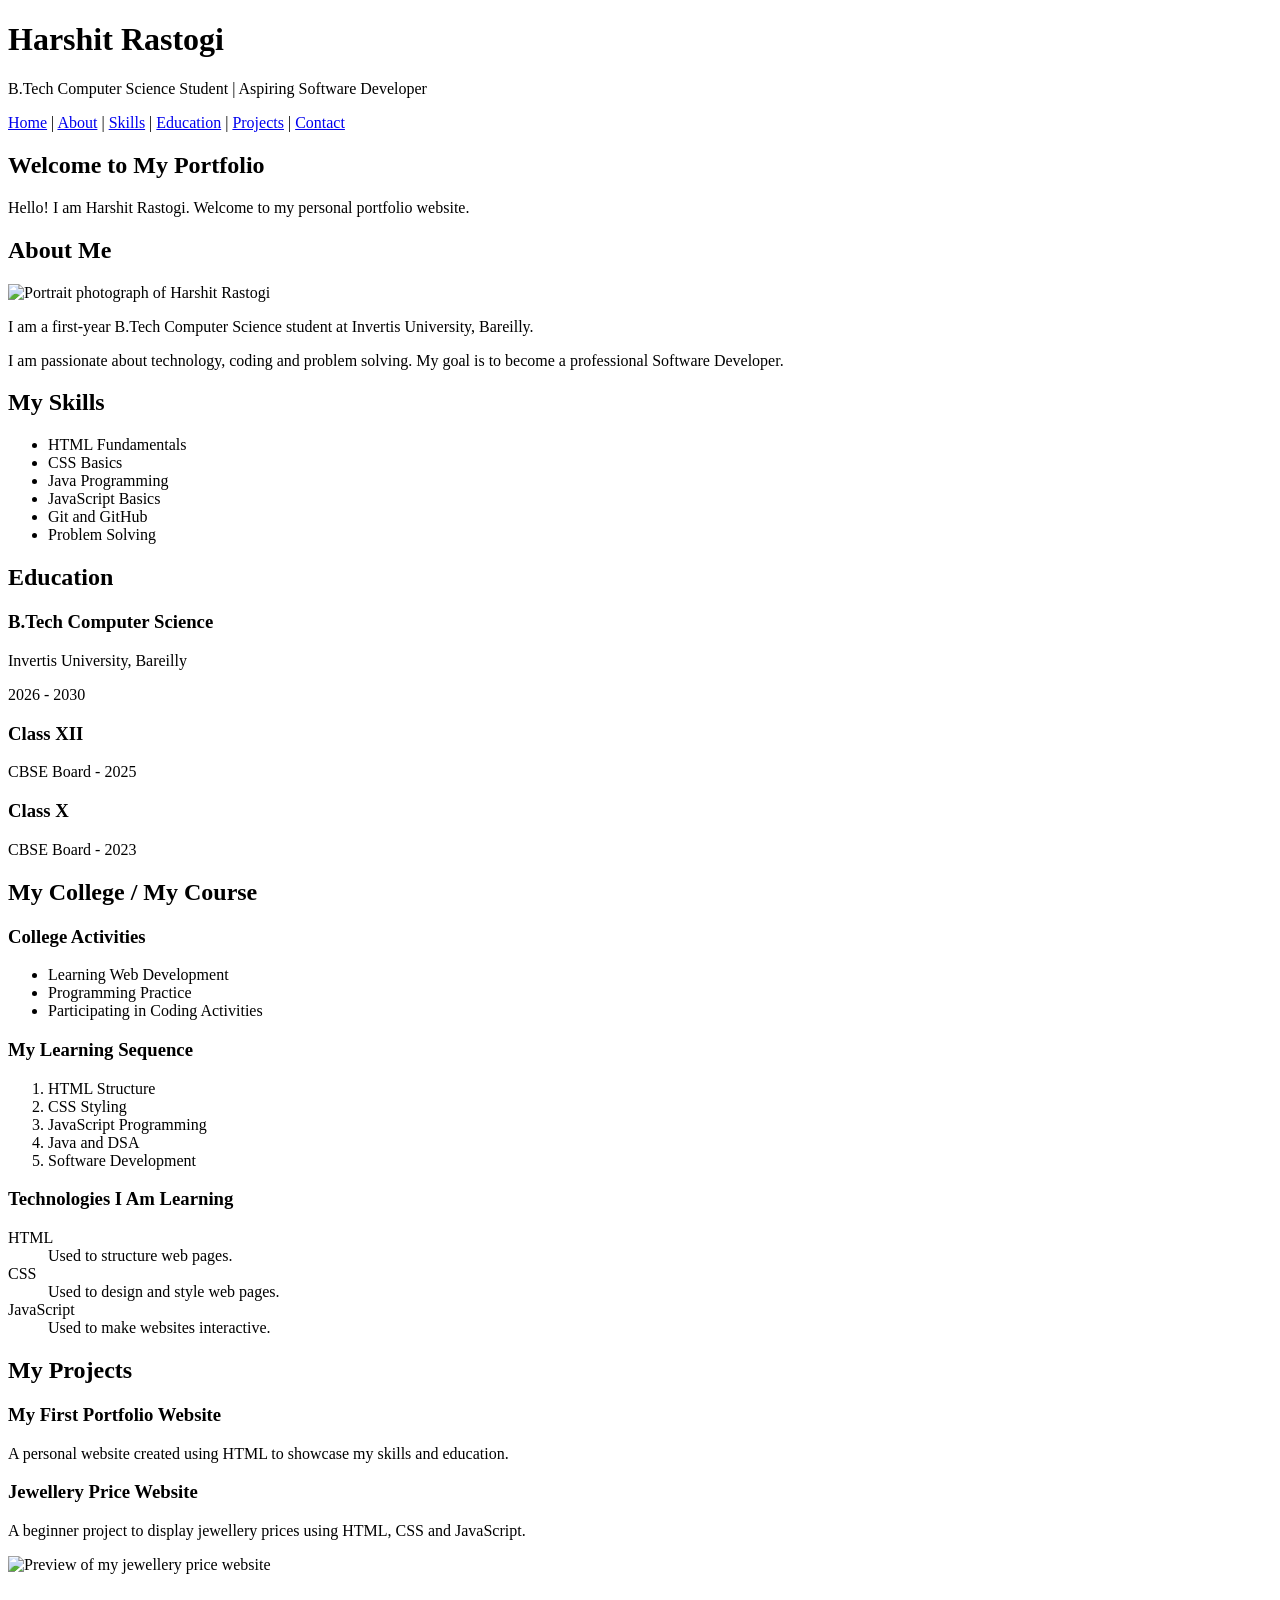
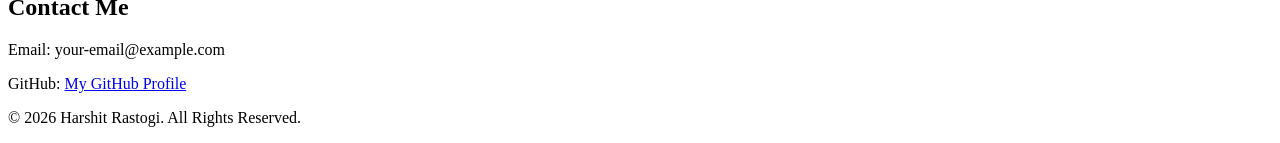
==== index.html @ ad08299f "Assignment 1 complete" ====
<!DOCTYPE html>
<html lang="en">

<head>
    <meta charset="UTF-8">
    <meta name="viewport" content="width=device-width, initial-scale=1.0">

    <meta name="description" content="Personal portfolio of Harshit Rastogi, a B.Tech Computer Science student learning software development.">

    <meta name="author" content="Harshit Rastogi">

    <title>Harshit Rastogi | Personal Portfolio</title>
</head>

<body>

    <!-- Header -->
    <header>
        <h1>Harshit Rastogi</h1>
        <p>B.Tech Computer Science Student | Aspiring Software Developer</p>
    </header>

    <!-- Navigation -->
    <nav>
        <a href="#home">Home</a> |
        <a href="#about">About</a> |
        <a href="#skills">Skills</a> |
        <a href="#education">Education</a> |
        <a href="#projects">Projects</a> |
        <a href="#contact">Contact</a>
    </nav>

    <main>

        <!-- Home Section -->
        <section id="home">
            <h2>Welcome to My Portfolio</h2>
            <p>Hello! I am Harshit Rastogi. Welcome to my personal portfolio website.</p>
        </section>

        <!-- About Section -->
        <section id="about">
            <h2>About Me</h2>

            <img src="images/harshit.jpg"
                 alt="Portrait photograph of Harshit Rastogi"
                 width="150">

            <p>
                I am a first-year B.Tech Computer Science student
                at Invertis University, Bareilly.
            </p>

            <p>
                I am passionate about technology, coding and
                problem solving. My goal is to become a
                professional Software Developer.
            </p>
        </section>

        <!-- Skills Section -->
        <section id="skills">
            <h2>My Skills</h2>

            <ul>
                <li>HTML Fundamentals</li>
                <li>CSS Basics</li>
                <li>Java Programming</li>
                <li>JavaScript Basics</li>
                <li>Git and GitHub</li>
                <li>Problem Solving</li>
            </ul>
        </section>

        <!-- Education Section -->
        <section id="education">
            <h2>Education</h2>

            <article>
                <h3>B.Tech Computer Science</h3>
                <p>Invertis University, Bareilly</p>
                <p>2026 - 2030</p>
            </article>

            <article>
                <h3>Class XII</h3>
                <p>CBSE Board - 2025</p>
            </article>

            <article>
                <h3>Class X</h3>
                <p>CBSE Board - 2023</p>
            </article>
        </section>

        <!-- College Section -->
        <section id="college">
            <h2>My College / My Course</h2>

            <h3>College Activities</h3>

            <ul>
                <li>Learning Web Development</li>
                <li>Programming Practice</li>
                <li>Participating in Coding Activities</li>
            </ul>

            <h3>My Learning Sequence</h3>

            <ol>
                <li>HTML Structure</li>
                <li>CSS Styling</li>
                <li>JavaScript Programming</li>
                <li>Java and DSA</li>
                <li>Software Development</li>
            </ol>

            <h3>Technologies I Am Learning</h3>

            <dl>
                <dt>HTML</dt>
                <dd>Used to structure web pages.</dd>

                <dt>CSS</dt>
                <dd>Used to design and style web pages.</dd>

                <dt>JavaScript</dt>
                <dd>Used to make websites interactive.</dd>
            </dl>
        </section>

        <!-- Projects Section -->
        <section id="projects">
            <h2>My Projects</h2>

            <article>
                <h3>My First Portfolio Website</h3>
                <p>
                    A personal website created using HTML
                    to showcase my skills and education.
                </p>
            </article>

            <article>
                <h3>Jewellery Price Website</h3>
                <p>
                    A beginner project to display jewellery
                    prices using HTML, CSS and JavaScript.
                </p>

                <img src="images/project.jpg"
                     alt="Preview of my jewellery price website"
                     width="200">
            </article>
        </section>

        <!-- Contact Section -->
        <section id="contact">
            <h2>Contact Me</h2>

            <p>Email: your-email@example.com</p>

            <p>
                GitHub:
                <a href="https://github.com/your-username">
                    My GitHub Profile
                </a>
            </p>
        </section>

    </main>

    <!-- Footer -->
    <footer>
        <p>&copy; 2026 Harshit Rastogi. All Rights Reserved.</p>
    </footer>

</body>
</html>
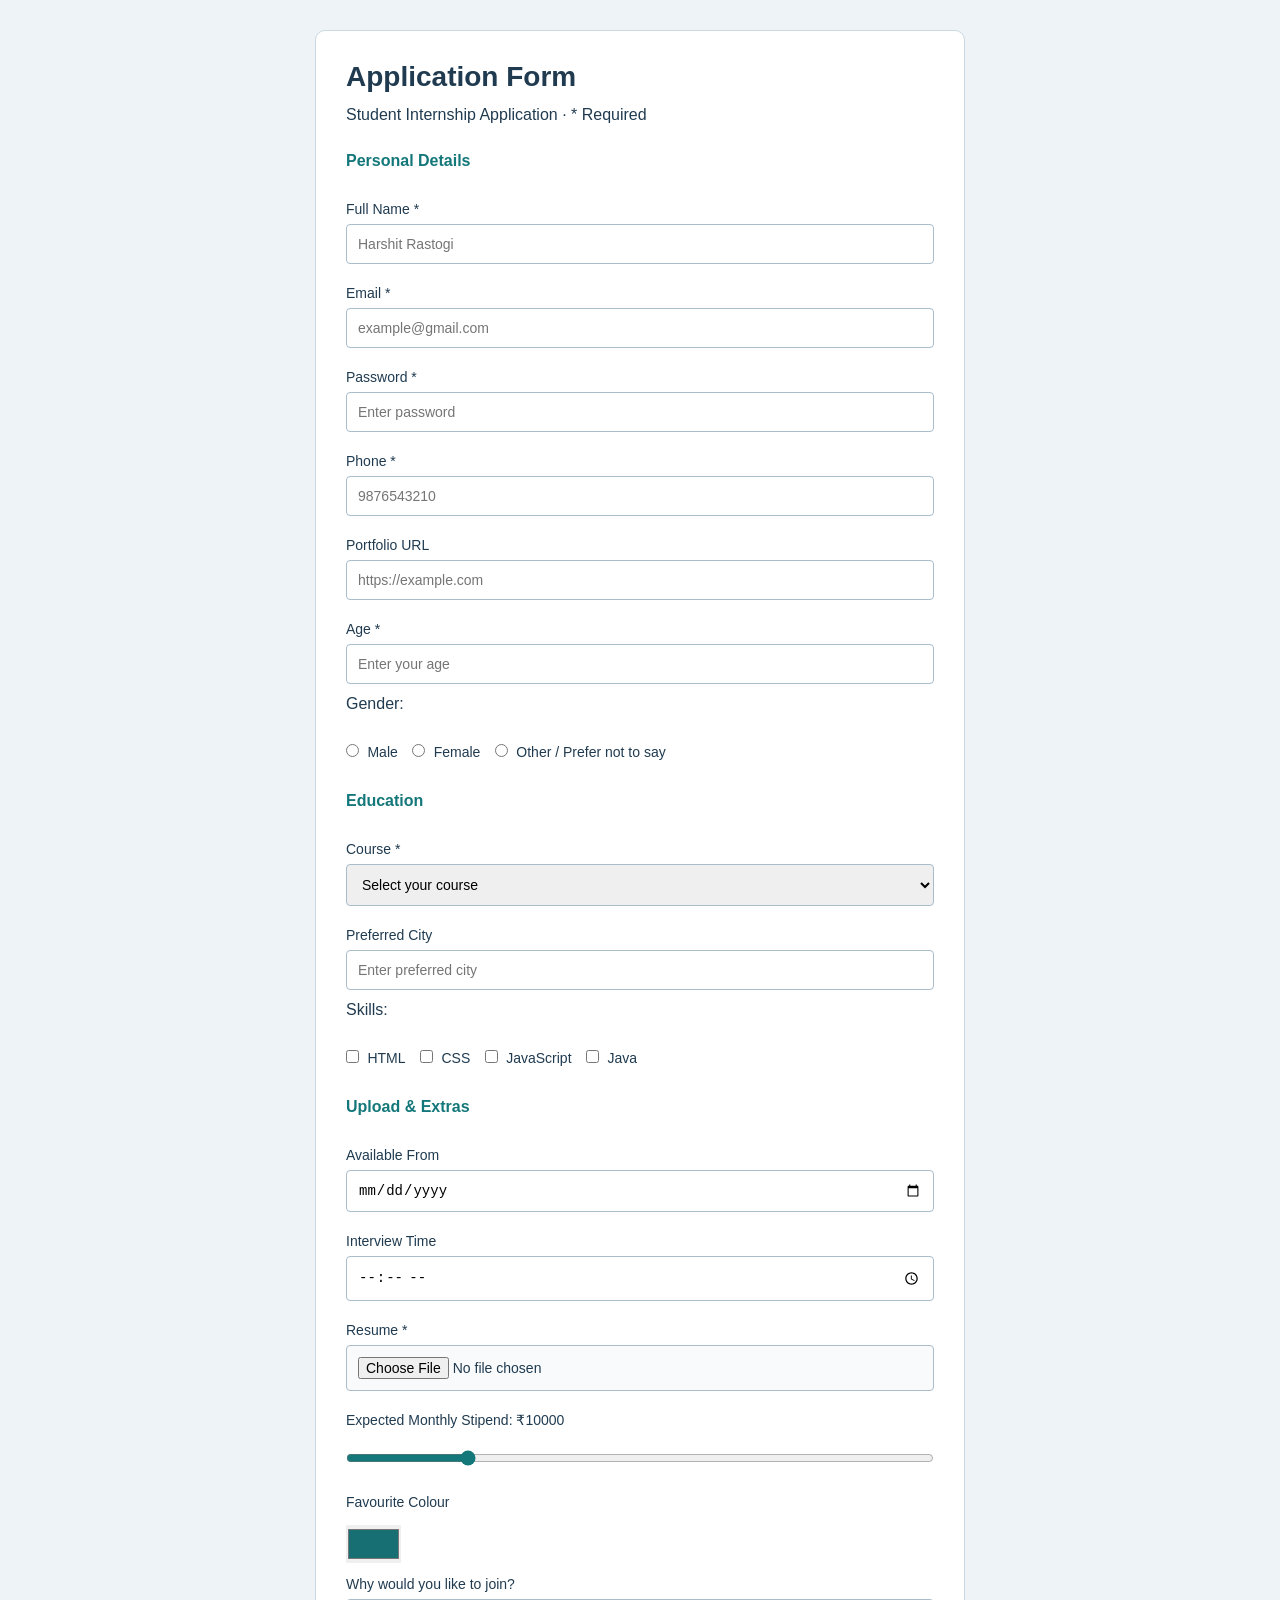
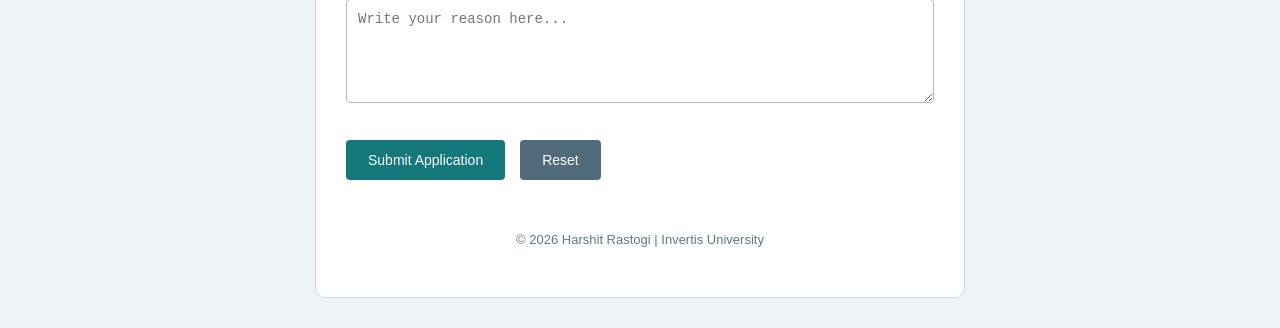
==== commit 08e91513: "Assignment 2 complete" ====
--- a/index.html
+++ b/index.html
@@ -6,175 +6,168 @@
     <meta charset="UTF-8">
     <meta name="viewport" content="width=device-width, initial-scale=1.0">
 
-    <meta name="description" content="Personal portfolio of Harshit Rastogi, a B.Tech Computer Science student learning software development.">
-
+    <meta name="description" content="Student Internship Application Form">
     <meta name="author" content="Harshit Rastogi">
 
-    <title>Harshit Rastogi | Personal Portfolio</title>
+    <title>Student Internship Application Form</title>
+
+    <link rel="stylesheet" href="style.css">
 </head>
 
 <body>
 
-    <!-- Header -->
-    <header>
-        <h1>Harshit Rastogi</h1>
-        <p>B.Tech Computer Science Student | Aspiring Software Developer</p>
-    </header>
+    <div class="container">
 
-    <!-- Navigation -->
-    <nav>
-        <a href="#home">Home</a> |
-        <a href="#about">About</a> |
-        <a href="#skills">Skills</a> |
-        <a href="#education">Education</a> |
-        <a href="#projects">Projects</a> |
-        <a href="#contact">Contact</a>
-    </nav>
+        <h1>Application Form</h1>
+        <p>Student Internship Application · * Required</p>
 
-    <main>
+        <form action="#" method="get">
 
-        <!-- Home Section -->
-        <section id="home">
-            <h2>Welcome to My Portfolio</h2>
-            <p>Hello! I am Harshit Rastogi. Welcome to my personal portfolio website.</p>
-        </section>
+            <!-- Personal Details -->
+            <fieldset>
+                <legend>Personal Details</legend>
 
-        <!-- About Section -->
-        <section id="about">
-            <h2>About Me</h2>
+                <label for="fullname">Full Name *</label>
+                <input type="text" id="fullname" name="fullname"
+                    placeholder="Harshit Rastogi"
+                    minlength="3" required>
 
-            <img src="images/harshit.jpg"
-                 alt="Portrait photograph of Harshit Rastogi"
-                 width="150">
+                <label for="email">Email *</label>
+                <input type="email" id="email" name="email"
+                    placeholder="example@gmail.com" required>
 
-            <p>
-                I am a first-year B.Tech Computer Science student
-                at Invertis University, Bareilly.
-            </p>
+                <label for="password">Password *</label>
+                <input type="password" id="password" name="password"
+                    placeholder="Enter password"
+                    minlength="8" required>
 
-            <p>
-                I am passionate about technology, coding and
-                problem solving. My goal is to become a
-                professional Software Developer.
-            </p>
-        </section>
+                <label for="phone">Phone *</label>
+                <input type="tel" id="phone" name="phone"
+                    placeholder="9876543210"
+                    pattern="[6-9][0-9]{9}"
+                    title="Enter a valid 10-digit Indian mobile number"
+                    required>
 
-        <!-- Skills Section -->
-        <section id="skills">
-            <h2>My Skills</h2>
+                <label for="portfolio">Portfolio URL</label>
+                <input type="url" id="portfolio" name="portfolio"
+                    placeholder="https://example.com">
 
-            <ul>
-                <li>HTML Fundamentals</li>
-                <li>CSS Basics</li>
-                <li>Java Programming</li>
-                <li>JavaScript Basics</li>
-                <li>Git and GitHub</li>
-                <li>Problem Solving</li>
-            </ul>
-        </section>
+                <label for="age">Age *</label>
+                <input type="number" id="age" name="age"
+                    min="17" max="35"
+                    placeholder="Enter your age" required>
 
-        <!-- Education Section -->
-        <section id="education">
-            <h2>Education</h2>
+                <p>Gender:</p>
 
-            <article>
-                <h3>B.Tech Computer Science</h3>
-                <p>Invertis University, Bareilly</p>
-                <p>2026 - 2030</p>
-            </article>
+                <input type="radio" id="male" name="gender" value="Male">
+                <label for="male" class="inline">Male</label>
 
-            <article>
-                <h3>Class XII</h3>
-                <p>CBSE Board - 2025</p>
-            </article>
+                <input type="radio" id="female" name="gender" value="Female">
+                <label for="female" class="inline">Female</label>
 
-            <article>
-                <h3>Class X</h3>
-                <p>CBSE Board - 2023</p>
-            </article>
-        </section>
+                <input type="radio" id="other" name="gender" value="Other">
+                <label for="other" class="inline">Other / Prefer not to say</label>
 
-        <!-- College Section -->
-        <section id="college">
-            <h2>My College / My Course</h2>
+            </fieldset>
 
-            <h3>College Activities</h3>
+            <!-- Education Details -->
+            <fieldset>
+                <legend>Education</legend>
 
-            <ul>
-                <li>Learning Web Development</li>
-                <li>Programming Practice</li>
-                <li>Participating in Coding Activities</li>
-            </ul>
+                <label for="course">Course *</label>
 
-            <h3>My Learning Sequence</h3>
+                <select id="course" name="course" required>
+                    <option value="">Select your course</option>
+                    <option value="BTech CS">B.Tech Computer Science</option>
+                    <option value="BTech CSE">B.Tech CSE</option>
+                    <option value="BCA">BCA</option>
+                    <option value="MCA">MCA</option>
+                </select>
 
-            <ol>
-                <li>HTML Structure</li>
-                <li>CSS Styling</li>
-                <li>JavaScript Programming</li>
-                <li>Java and DSA</li>
-                <li>Software Development</li>
-            </ol>
+                <label for="city">Preferred City</label>
 
-            <h3>Technologies I Am Learning</h3>
+                <input type="text" id="city" name="city"
+                    list="cities" placeholder="Enter preferred city">
 
-            <dl>
-                <dt>HTML</dt>
-                <dd>Used to structure web pages.</dd>
+                <datalist id="cities">
+                    <option value="Bareilly">
+                    <option value="Delhi">
+                    <option value="Noida">
+                    <option value="Gurugram">
+                    <option value="Rudrapur">
+                </datalist>
 
-                <dt>CSS</dt>
-                <dd>Used to design and style web pages.</dd>
+                <p>Skills:</p>
 
-                <dt>JavaScript</dt>
-                <dd>Used to make websites interactive.</dd>
-            </dl>
-        </section>
+                <input type="checkbox" id="html" name="skills" value="HTML">
+                <label for="html" class="inline">HTML</label>
 
-        <!-- Projects Section -->
-        <section id="projects">
-            <h2>My Projects</h2>
+                <input type="checkbox" id="css" name="skills" value="CSS">
+                <label for="css" class="inline">CSS</label>
 
-            <article>
-                <h3>My First Portfolio Website</h3>
-                <p>
-                    A personal website created using HTML
-                    to showcase my skills and education.
-                </p>
-            </article>
+                <input type="checkbox" id="javascript" name="skills" value="JavaScript">
+                <label for="javascript" class="inline">JavaScript</label>
 
-            <article>
-                <h3>Jewellery Price Website</h3>
-                <p>
-                    A beginner project to display jewellery
-                    prices using HTML, CSS and JavaScript.
-                </p>
+                <input type="checkbox" id="java" name="skills" value="Java">
+                <label for="java" class="inline">Java</label>
 
-                <img src="images/project.jpg"
-                     alt="Preview of my jewellery price website"
-                     width="200">
-            </article>
-        </section>
+            </fieldset>
 
-        <!-- Contact Section -->
-        <section id="contact">
-            <h2>Contact Me</h2>
+            <!-- Upload and Extras -->
+            <fieldset>
+                <legend>Upload & Extras</legend>
 
-            <p>Email: your-email@example.com</p>
+                <label for="date">Available From</label>
+                <input type="date" id="date" name="date">
 
-            <p>
-                GitHub:
-                <a href="https://github.com/your-username">
-                    My GitHub Profile
-                </a>
-            </p>
-        </section>
+                <label for="time">Interview Time</label>
+                <input type="time" id="time" name="time">
 
-    </main>
+                <label for="resume">Resume *</label>
+                <input type="file" id="resume" name="resume"
+                    accept=".pdf,.doc,.docx" required>
 
-    <!-- Footer -->
-    <footer>
-        <p>&copy; 2026 Harshit Rastogi. All Rights Reserved.</p>
-    </footer>
+                <label for="stipend">
+                    Expected Monthly Stipend:
+                    ₹<output id="amount">10000</output>
+                </label>
+
+                <input type="range" id="stipend" name="stipend"
+                    min="5000" max="30000" step="1000" value="10000">
+
+                <label for="color">Favourite Colour</label>
+                <input type="color" id="color" name="color" value="#176f73">
+
+                <label for="reason">Why would you like to join?</label>
+
+                <textarea id="reason" name="reason"
+                    rows="5"
+                    placeholder="Write your reason here..."
+                    minlength="10"
+                    required></textarea>
+
+            </fieldset>
+
+            <!-- Buttons -->
+            <div class="buttons">
+
+                <button type="submit">Submit Application</button>
+
+                <button type="reset" class="reset">
+                    Reset
+                </button>
+
+            </div>
+
+        </form>
+
+        <footer>
+            <p>© 2026 Harshit Rastogi | Invertis University</p>
+        </footer>
+
+    </div>
+
+    <script src="script.js"></script>
 
 </body>
 </html>
--- a/style.css
+++ b/style.css
@@ -0,0 +1,155 @@
+
+* {
+    margin: 0;
+    padding: 0;
+    box-sizing: border-box;
+}
+
+body {
+    font-family: Arial, sans-serif;
+    background-color: #edf3f6;
+    color: #203b50;
+    padding: 30px 15px;
+}
+
+.container {
+    background-color: white;
+    max-width: 650px;
+    min-height: 1450px;
+    margin: auto;
+    padding: 30px;
+    border: 1px solid #cbd9e2;
+    border-radius: 10px;
+}
+
+h1 {
+    font-size: 28px;
+    margin-bottom: 10px;
+    color: #203b50;
+}
+
+p {
+    margin-bottom: 18px;
+    line-height: 1.5;
+}
+
+fieldset {
+    border: none;
+    margin-top: 25px;
+    margin-bottom: 25px;
+}
+
+legend {
+    font-size: 16px;
+    font-weight: bold;
+    color: #14777a;
+    margin-bottom: 18px;
+}
+
+label {
+    display: block;
+    margin-top: 13px;
+    margin-bottom: 7px;
+    font-size: 14px;
+}
+
+input:not([type="radio"]):not([type="checkbox"]):not([type="range"]):not([type="color"]),
+select,
+textarea {
+    width: 100%;
+    padding: 11px;
+    border: 1px solid #a9bdca;
+    border-radius: 4px;
+    font-size: 14px;
+    margin-bottom: 8px;
+}
+
+input:focus,
+select:focus,
+textarea:focus {
+    outline: 2px solid #14777a;
+    border-color: #14777a;
+}
+
+input[type="radio"],
+input[type="checkbox"] {
+    margin: 10px 4px 10px 0;
+    accent-color: #14777a;
+}
+
+label.inline {
+    display: inline;
+    margin-right: 10px;
+}
+
+input[type="range"] {
+    width: 100%;
+    accent-color: #14777a;
+    margin: 15px 0;
+}
+
+input[type="color"] {
+    width: 55px;
+    height: 38px;
+    border: none;
+    cursor: pointer;
+    margin-top: 8px;
+}
+
+input[type="file"] {
+    background-color: #f8fafb;
+}
+
+textarea {
+    resize: vertical;
+}
+
+.buttons {
+    display: flex;
+    gap: 15px;
+    margin-top: 15px;
+}
+
+button {
+    background-color: #14777a;
+    color: white;
+    border: none;
+    padding: 12px 22px;
+    border-radius: 4px;
+    cursor: pointer;
+    font-size: 14px;
+}
+
+button:hover {
+    background-color: #10585b;
+}
+
+button.reset {
+    background-color: #526b7b;
+}
+
+button.reset:hover {
+    background-color: #354d5d;
+}
+
+footer {
+    text-align: center;
+    margin-top: 50px;
+    color: #607789;
+    font-size: 13px;
+}
+
+@media (max-width: 600px) {
+    .container {
+        padding: 20px;
+        min-height: auto;
+    }
+
+    h1 {
+        font-size: 24px;
+    }
+
+    .buttons {
+        flex-wrap: wrap;
+    }
+}
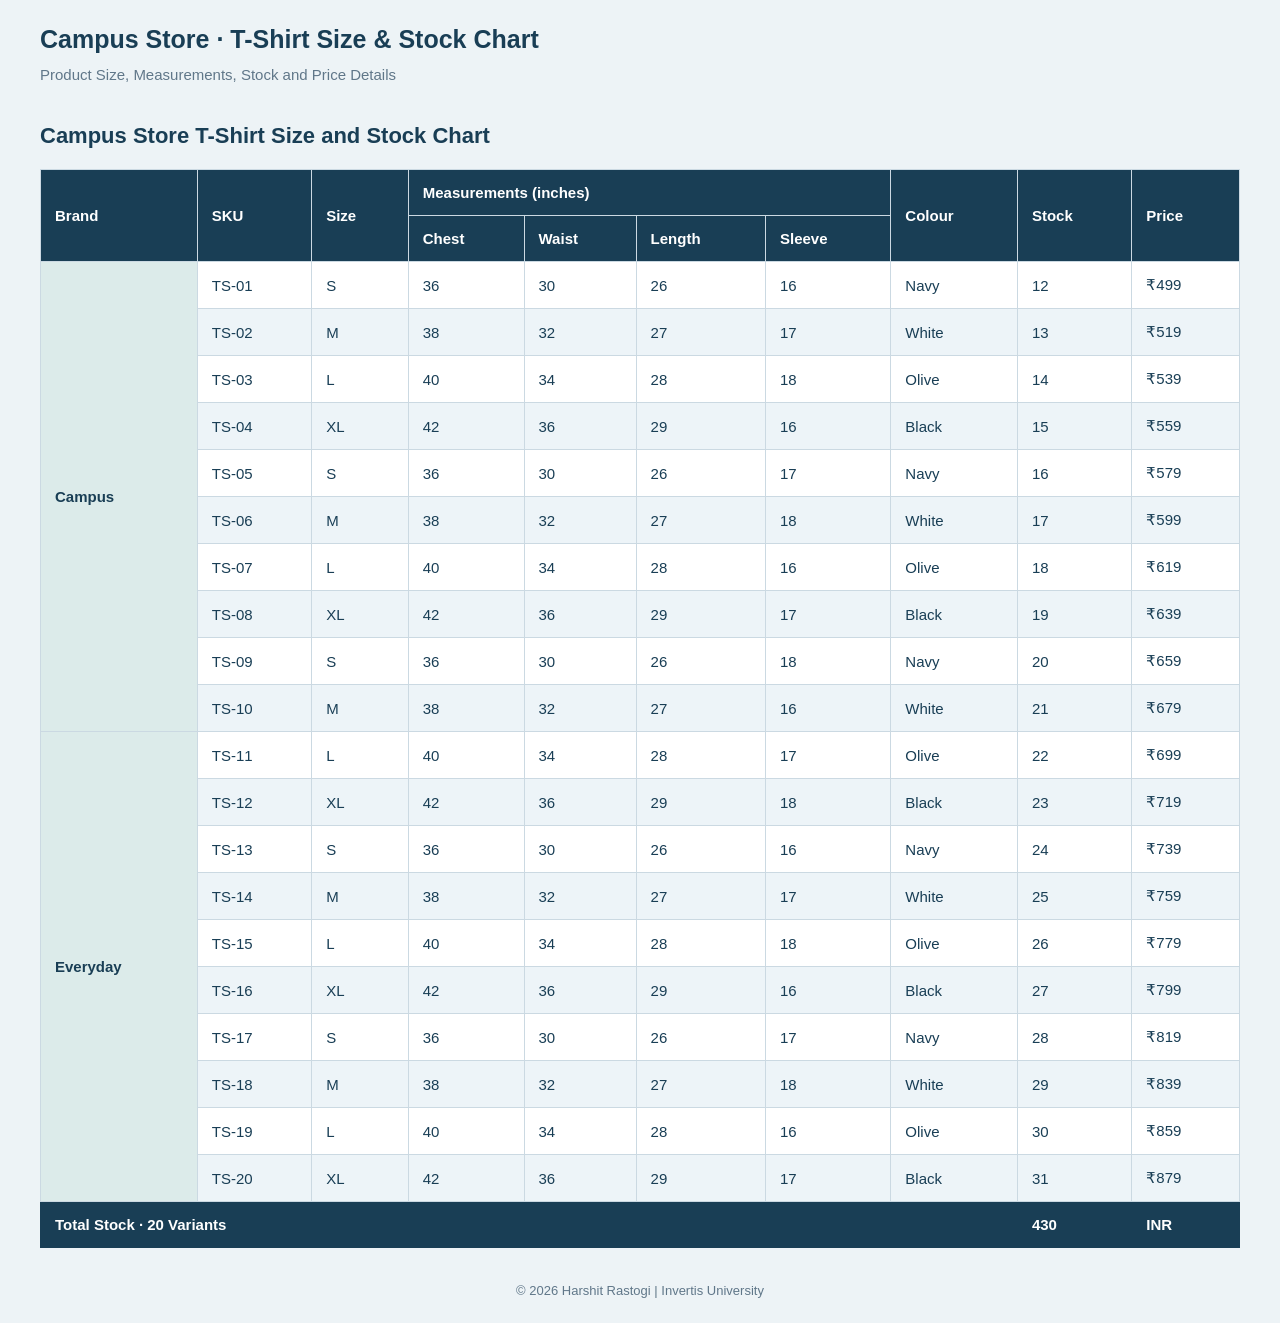
==== commit 9ab31eb8: "Assignment 3 complete" ====
--- a/index.html
+++ b/index.html
@@ -6,10 +6,10 @@
     <meta charset="UTF-8">
     <meta name="viewport" content="width=device-width, initial-scale=1.0">
 
-    <meta name="description" content="Student Internship Application Form">
+    <meta name="description" content="Campus Store T-Shirt Size and Stock Chart">
     <meta name="author" content="Harshit Rastogi">
 
-    <title>Student Internship Application Form</title>
+    <title>Big Styled Table | Harshit Rastogi</title>
 
     <link rel="stylesheet" href="style.css">
 </head>
@@ -18,148 +18,316 @@
 
     <div class="container">
 
-        <h1>Application Form</h1>
-        <p>Student Internship Application · * Required</p>
-
-        <form action="#" method="get">
-
-            <!-- Personal Details -->
-            <fieldset>
-                <legend>Personal Details</legend>
-
-                <label for="fullname">Full Name *</label>
-                <input type="text" id="fullname" name="fullname"
-                    placeholder="Harshit Rastogi"
-                    minlength="3" required>
-
-                <label for="email">Email *</label>
-                <input type="email" id="email" name="email"
-                    placeholder="example@gmail.com" required>
-
-                <label for="password">Password *</label>
-                <input type="password" id="password" name="password"
-                    placeholder="Enter password"
-                    minlength="8" required>
-
-                <label for="phone">Phone *</label>
-                <input type="tel" id="phone" name="phone"
-                    placeholder="9876543210"
-                    pattern="[6-9][0-9]{9}"
-                    title="Enter a valid 10-digit Indian mobile number"
-                    required>
-
-                <label for="portfolio">Portfolio URL</label>
-                <input type="url" id="portfolio" name="portfolio"
-                    placeholder="https://example.com">
-
-                <label for="age">Age *</label>
-                <input type="number" id="age" name="age"
-                    min="17" max="35"
-                    placeholder="Enter your age" required>
-
-                <p>Gender:</p>
-
-                <input type="radio" id="male" name="gender" value="Male">
-                <label for="male" class="inline">Male</label>
-
-                <input type="radio" id="female" name="gender" value="Female">
-                <label for="female" class="inline">Female</label>
-
-                <input type="radio" id="other" name="gender" value="Other">
-                <label for="other" class="inline">Other / Prefer not to say</label>
-
-            </fieldset>
-
-            <!-- Education Details -->
-            <fieldset>
-                <legend>Education</legend>
-
-                <label for="course">Course *</label>
-
-                <select id="course" name="course" required>
-                    <option value="">Select your course</option>
-                    <option value="BTech CS">B.Tech Computer Science</option>
-                    <option value="BTech CSE">B.Tech CSE</option>
-                    <option value="BCA">BCA</option>
-                    <option value="MCA">MCA</option>
-                </select>
-
-                <label for="city">Preferred City</label>
-
-                <input type="text" id="city" name="city"
-                    list="cities" placeholder="Enter preferred city">
-
-                <datalist id="cities">
-                    <option value="Bareilly">
-                    <option value="Delhi">
-                    <option value="Noida">
-                    <option value="Gurugram">
-                    <option value="Rudrapur">
-                </datalist>
-
-                <p>Skills:</p>
-
-                <input type="checkbox" id="html" name="skills" value="HTML">
-                <label for="html" class="inline">HTML</label>
-
-                <input type="checkbox" id="css" name="skills" value="CSS">
-                <label for="css" class="inline">CSS</label>
-
-                <input type="checkbox" id="javascript" name="skills" value="JavaScript">
-                <label for="javascript" class="inline">JavaScript</label>
-
-                <input type="checkbox" id="java" name="skills" value="Java">
-                <label for="java" class="inline">Java</label>
-
-            </fieldset>
-
-            <!-- Upload and Extras -->
-            <fieldset>
-                <legend>Upload & Extras</legend>
-
-                <label for="date">Available From</label>
-                <input type="date" id="date" name="date">
-
-                <label for="time">Interview Time</label>
-                <input type="time" id="time" name="time">
-
-                <label for="resume">Resume *</label>
-                <input type="file" id="resume" name="resume"
-                    accept=".pdf,.doc,.docx" required>
-
-                <label for="stipend">
-                    Expected Monthly Stipend:
-                    ₹<output id="amount">10000</output>
-                </label>
-
-                <input type="range" id="stipend" name="stipend"
-                    min="5000" max="30000" step="1000" value="10000">
-
-                <label for="color">Favourite Colour</label>
-                <input type="color" id="color" name="color" value="#176f73">
-
-                <label for="reason">Why would you like to join?</label>
-
-                <textarea id="reason" name="reason"
-                    rows="5"
-                    placeholder="Write your reason here..."
-                    minlength="10"
-                    required></textarea>
-
-            </fieldset>
-
-            <!-- Buttons -->
-            <div class="buttons">
-
-                <button type="submit">Submit Application</button>
-
-                <button type="reset" class="reset">
-                    Reset
-                </button>
-
-            </div>
-
-        </form>
+        <h1>Campus Store · T-Shirt Size & Stock Chart</h1>
+
+        <p class="subtitle">
+            Product Size, Measurements, Stock and Price Details
+        </p>
+
+        <div class="table-container">
+
+            <table>
+
+                <caption>
+                    Campus Store T-Shirt Size and Stock Chart
+                </caption>
+
+                <thead>
+
+                    <tr>
+                        <th rowspan="2" scope="col">Brand</th>
+                        <th rowspan="2" scope="col">SKU</th>
+                        <th rowspan="2" scope="col">Size</th>
+
+                        <th colspan="4" scope="colgroup">
+                            Measurements (inches)
+                        </th>
+
+                        <th rowspan="2" scope="col">Colour</th>
+                        <th rowspan="2" scope="col">Stock</th>
+                        <th rowspan="2" scope="col">Price</th>
+                    </tr>
+
+                    <tr>
+                        <th scope="col">Chest</th>
+                        <th scope="col">Waist</th>
+                        <th scope="col">Length</th>
+                        <th scope="col">Sleeve</th>
+                    </tr>
+
+                </thead>
+
+                <tbody>
+
+                    <!-- Campus Brand: 10 Rows -->
+
+                    <tr>
+                        <th rowspan="10" scope="rowgroup" class="brand">
+                            Campus
+                        </th>
+                        <td>TS-01</td>
+                        <td>S</td>
+                        <td>36</td>
+                        <td>30</td>
+                        <td>26</td>
+                        <td>16</td>
+                        <td>Navy</td>
+                        <td>12</td>
+                        <td>₹499</td>
+                    </tr>
+
+                    <tr>
+                        <td>TS-02</td>
+                        <td>M</td>
+                        <td>38</td>
+                        <td>32</td>
+                        <td>27</td>
+                        <td>17</td>
+                        <td>White</td>
+                        <td>13</td>
+                        <td>₹519</td>
+                    </tr>
+
+                    <tr>
+                        <td>TS-03</td>
+                        <td>L</td>
+                        <td>40</td>
+                        <td>34</td>
+                        <td>28</td>
+                        <td>18</td>
+                        <td>Olive</td>
+                        <td>14</td>
+                        <td>₹539</td>
+                    </tr>
+
+                    <tr>
+                        <td>TS-04</td>
+                        <td>XL</td>
+                        <td>42</td>
+                        <td>36</td>
+                        <td>29</td>
+                        <td>16</td>
+                        <td>Black</td>
+                        <td>15</td>
+                        <td>₹559</td>
+                    </tr>
+
+                    <tr>
+                        <td>TS-05</td>
+                        <td>S</td>
+                        <td>36</td>
+                        <td>30</td>
+                        <td>26</td>
+                        <td>17</td>
+                        <td>Navy</td>
+                        <td>16</td>
+                        <td>₹579</td>
+                    </tr>
+
+                    <tr>
+                        <td>TS-06</td>
+                        <td>M</td>
+                        <td>38</td>
+                        <td>32</td>
+                        <td>27</td>
+                        <td>18</td>
+                        <td>White</td>
+                        <td>17</td>
+                        <td>₹599</td>
+                    </tr>
+
+                    <tr>
+                        <td>TS-07</td>
+                        <td>L</td>
+                        <td>40</td>
+                        <td>34</td>
+                        <td>28</td>
+                        <td>16</td>
+                        <td>Olive</td>
+                        <td>18</td>
+                        <td>₹619</td>
+                    </tr>
+
+                    <tr>
+                        <td>TS-08</td>
+                        <td>XL</td>
+                        <td>42</td>
+                        <td>36</td>
+                        <td>29</td>
+                        <td>17</td>
+                        <td>Black</td>
+                        <td>19</td>
+                        <td>₹639</td>
+                    </tr>
+
+                    <tr>
+                        <td>TS-09</td>
+                        <td>S</td>
+                        <td>36</td>
+                        <td>30</td>
+                        <td>26</td>
+                        <td>18</td>
+                        <td>Navy</td>
+                        <td>20</td>
+                        <td>₹659</td>
+                    </tr>
+
+                    <tr>
+                        <td>TS-10</td>
+                        <td>M</td>
+                        <td>38</td>
+                        <td>32</td>
+                        <td>27</td>
+                        <td>16</td>
+                        <td>White</td>
+                        <td>21</td>
+                        <td>₹679</td>
+                    </tr>
+
+
+                    <!-- Everyday Brand: 10 Rows -->
+
+                    <tr>
+                        <th rowspan="10" scope="rowgroup" class="brand">
+                            Everyday
+                        </th>
+                        <td>TS-11</td>
+                        <td>L</td>
+                        <td>40</td>
+                        <td>34</td>
+                        <td>28</td>
+                        <td>17</td>
+                        <td>Olive</td>
+                        <td>22</td>
+                        <td>₹699</td>
+                    </tr>
+
+                    <tr>
+                        <td>TS-12</td>
+                        <td>XL</td>
+                        <td>42</td>
+                        <td>36</td>
+                        <td>29</td>
+                        <td>18</td>
+                        <td>Black</td>
+                        <td>23</td>
+                        <td>₹719</td>
+                    </tr>
+
+                    <tr>
+                        <td>TS-13</td>
+                        <td>S</td>
+                        <td>36</td>
+                        <td>30</td>
+                        <td>26</td>
+                        <td>16</td>
+                        <td>Navy</td>
+                        <td>24</td>
+                        <td>₹739</td>
+                    </tr>
+
+                    <tr>
+                        <td>TS-14</td>
+                        <td>M</td>
+                        <td>38</td>
+                        <td>32</td>
+                        <td>27</td>
+                        <td>17</td>
+                        <td>White</td>
+                        <td>25</td>
+                        <td>₹759</td>
+                    </tr>
+
+                    <tr>
+                        <td>TS-15</td>
+                        <td>L</td>
+                        <td>40</td>
+                        <td>34</td>
+                        <td>28</td>
+                        <td>18</td>
+                        <td>Olive</td>
+                        <td>26</td>
+                        <td>₹779</td>
+                    </tr>
+
+                    <tr>
+                        <td>TS-16</td>
+                        <td>XL</td>
+                        <td>42</td>
+                        <td>36</td>
+                        <td>29</td>
+                        <td>16</td>
+                        <td>Black</td>
+                        <td>27</td>
+                        <td>₹799</td>
+                    </tr>
+
+                    <tr>
+                        <td>TS-17</td>
+                        <td>S</td>
+                        <td>36</td>
+                        <td>30</td>
+                        <td>26</td>
+                        <td>17</td>
+                        <td>Navy</td>
+                        <td>28</td>
+                        <td>₹819</td>
+                    </tr>
+
+                    <tr>
+                        <td>TS-18</td>
+                        <td>M</td>
+                        <td>38</td>
+                        <td>32</td>
+                        <td>27</td>
+                        <td>18</td>
+                        <td>White</td>
+                        <td>29</td>
+                        <td>₹839</td>
+                    </tr>
+
+                    <tr>
+                        <td>TS-19</td>
+                        <td>L</td>
+                        <td>40</td>
+                        <td>34</td>
+                        <td>28</td>
+                        <td>16</td>
+                        <td>Olive</td>
+                        <td>30</td>
+                        <td>₹859</td>
+                    </tr>
+
+                    <tr>
+                        <td>TS-20</td>
+                        <td>XL</td>
+                        <td>42</td>
+                        <td>36</td>
+                        <td>29</td>
+                        <td>17</td>
+                        <td>Black</td>
+                        <td>31</td>
+                        <td>₹879</td>
+                    </tr>
+
+                </tbody>
+
+                <tfoot>
+
+                    <tr>
+                        <th colspan="8" scope="row">
+                            Total Stock · 20 Variants
+                        </th>
+
+                        <td>430</td>
+                        <td>INR</td>
+                    </tr>
+
+                </tfoot>
+
+            </table>
+
+        </div>
 
         <footer>
             <p>© 2026 Harshit Rastogi | Invertis University</p>
@@ -167,7 +335,5 @@
 
     </div>
 
-    <script src="script.js"></script>
-
 </body>
 </html>
--- a/style.css
+++ b/style.css
@@ -1,3 +1,23 @@
+
+/* CSS Variables */
+
+:root {
+    --primary-color: #193e55;
+    --secondary-color: #14777a;
+    --background-color: #edf3f6;
+    --row-color: #edf4f8;
+    --white-color: #ffffff;
+    --border-color: #cbd9e2;
+
+    --spacing-small: 8px;
+    --spacing-medium: 14px;
+    --spacing-large: 25px;
+
+    --font-size: 15px;
+    --heading-size: 25px;
+}
+
+/* Basic Styling */
 
 * {
     margin: 0;
@@ -7,149 +27,141 @@
 
 body {
     font-family: Arial, sans-serif;
-    background-color: #edf3f6;
-    color: #203b50;
-    padding: 30px 15px;
+    background-color: var(--background-color);
+    color: var(--primary-color);
+    padding: var(--spacing-large);
 }
 
 .container {
-    background-color: white;
-    max-width: 650px;
-    min-height: 1450px;
+    max-width: 1200px;
     margin: auto;
-    padding: 30px;
-    border: 1px solid #cbd9e2;
-    border-radius: 10px;
 }
 
 h1 {
-    font-size: 28px;
-    margin-bottom: 10px;
-    color: #203b50;
+    font-size: var(--heading-size);
+    margin-bottom: 12px;
+    color: var(--primary-color);
 }
 
-p {
-    margin-bottom: 18px;
-    line-height: 1.5;
+.subtitle {
+    font-size: var(--font-size);
+    margin-bottom: var(--spacing-large);
+    color: #607789;
 }
 
-fieldset {
-    border: none;
-    margin-top: 25px;
-    margin-bottom: 25px;
+/* Table Styling */
+
+.table-container {
+    width: 100%;
+    overflow-x: auto;
 }
 
-legend {
-    font-size: 16px;
-    font-weight: bold;
-    color: #14777a;
-    margin-bottom: 18px;
+table {
+    width: 100%;
+    border-collapse: collapse;
+    background-color: var(--white-color);
+    font-size: var(--font-size);
 }
 
-label {
-    display: block;
-    margin-top: 13px;
-    margin-bottom: 7px;
-    font-size: 14px;
+caption {
+    caption-side: top;
+    font-size: 22px;
+    font-weight: bold;
+    text-align: left;
+    padding: 15px 0 20px;
+    color: var(--primary-color);
 }
 
-input:not([type="radio"]):not([type="checkbox"]):not([type="range"]):not([type="color"]),
-select,
-textarea {
-    width: 100%;
-    padding: 11px;
-    border: 1px solid #a9bdca;
-    border-radius: 4px;
-    font-size: 14px;
-    margin-bottom: 8px;
+/* Table Header */
+
+thead {
+    background-color: var(--primary-color);
+    color: var(--white-color);
 }
 
-input:focus,
-select:focus,
-textarea:focus {
-    outline: 2px solid #14777a;
-    border-color: #14777a;
+th {
+    text-align: left;
+    padding: var(--spacing-medium);
+    border: 1px solid var(--border-color);
+    font-weight: 600;
 }
 
-input[type="radio"],
-input[type="checkbox"] {
-    margin: 10px 4px 10px 0;
-    accent-color: #14777a;
+thead th {
+    background-color: var(--primary-color);
 }
 
-label.inline {
-    display: inline;
-    margin-right: 10px;
+/* Table Data */
+
+td {
+    padding: var(--spacing-medium);
+    border: 1px solid var(--border-color);
+    text-align: left;
 }
 
-input[type="range"] {
-    width: 100%;
-    accent-color: #14777a;
-    margin: 15px 0;
+/* Brand Cells */
+
+.brand {
+    background-color: #dcebea;
+    font-weight: bold;
+    vertical-align: middle;
+    text-align: left;
 }
 
-input[type="color"] {
-    width: 55px;
-    height: 38px;
-    border: none;
-    cursor: pointer;
-    margin-top: 8px;
+/* Striped Rows */
+
+tbody tr:nth-child(even) {
+    background-color: var(--row-color);
 }
 
-input[type="file"] {
-    background-color: #f8fafb;
+/* Hover Effect */
+
+tbody tr:hover {
+    background-color: #d4e8e7;
+    transition: background-color 0.2s ease;
 }
 
-textarea {
-    resize: vertical;
+/* Table Footer */
+
+tfoot {
+    background-color: var(--primary-color);
+    color: var(--white-color);
+    font-weight: bold;
 }
 
-.buttons {
-    display: flex;
-    gap: 15px;
-    margin-top: 15px;
+tfoot th,
+tfoot td {
+    background-color: var(--primary-color);
+    color: var(--white-color);
+    border: 1px solid var(--primary-color);
 }
 
-button {
-    background-color: #14777a;
-    color: white;
-    border: none;
-    padding: 12px 22px;
-    border-radius: 4px;
-    cursor: pointer;
-    font-size: 14px;
-}
-
-button:hover {
-    background-color: #10585b;
-}
-
-button.reset {
-    background-color: #526b7b;
-}
-
-button.reset:hover {
-    background-color: #354d5d;
-}
+/* Footer */
 
 footer {
     text-align: center;
-    margin-top: 50px;
+    margin-top: 35px;
     color: #607789;
     font-size: 13px;
 }
 
-@media (max-width: 600px) {
-    .container {
-        padding: 20px;
-        min-height: auto;
+/* Responsive Design */
+
+@media (max-width: 768px) {
+
+    body {
+        padding: 12px;
     }
 
     h1 {
-        font-size: 24px;
+        font-size: 21px;
     }
 
-    .buttons {
-        flex-wrap: wrap;
+    table {
+        min-width: 850px;
+    }
+
+    th,
+    td {
+        padding: 10px;
     }
 }
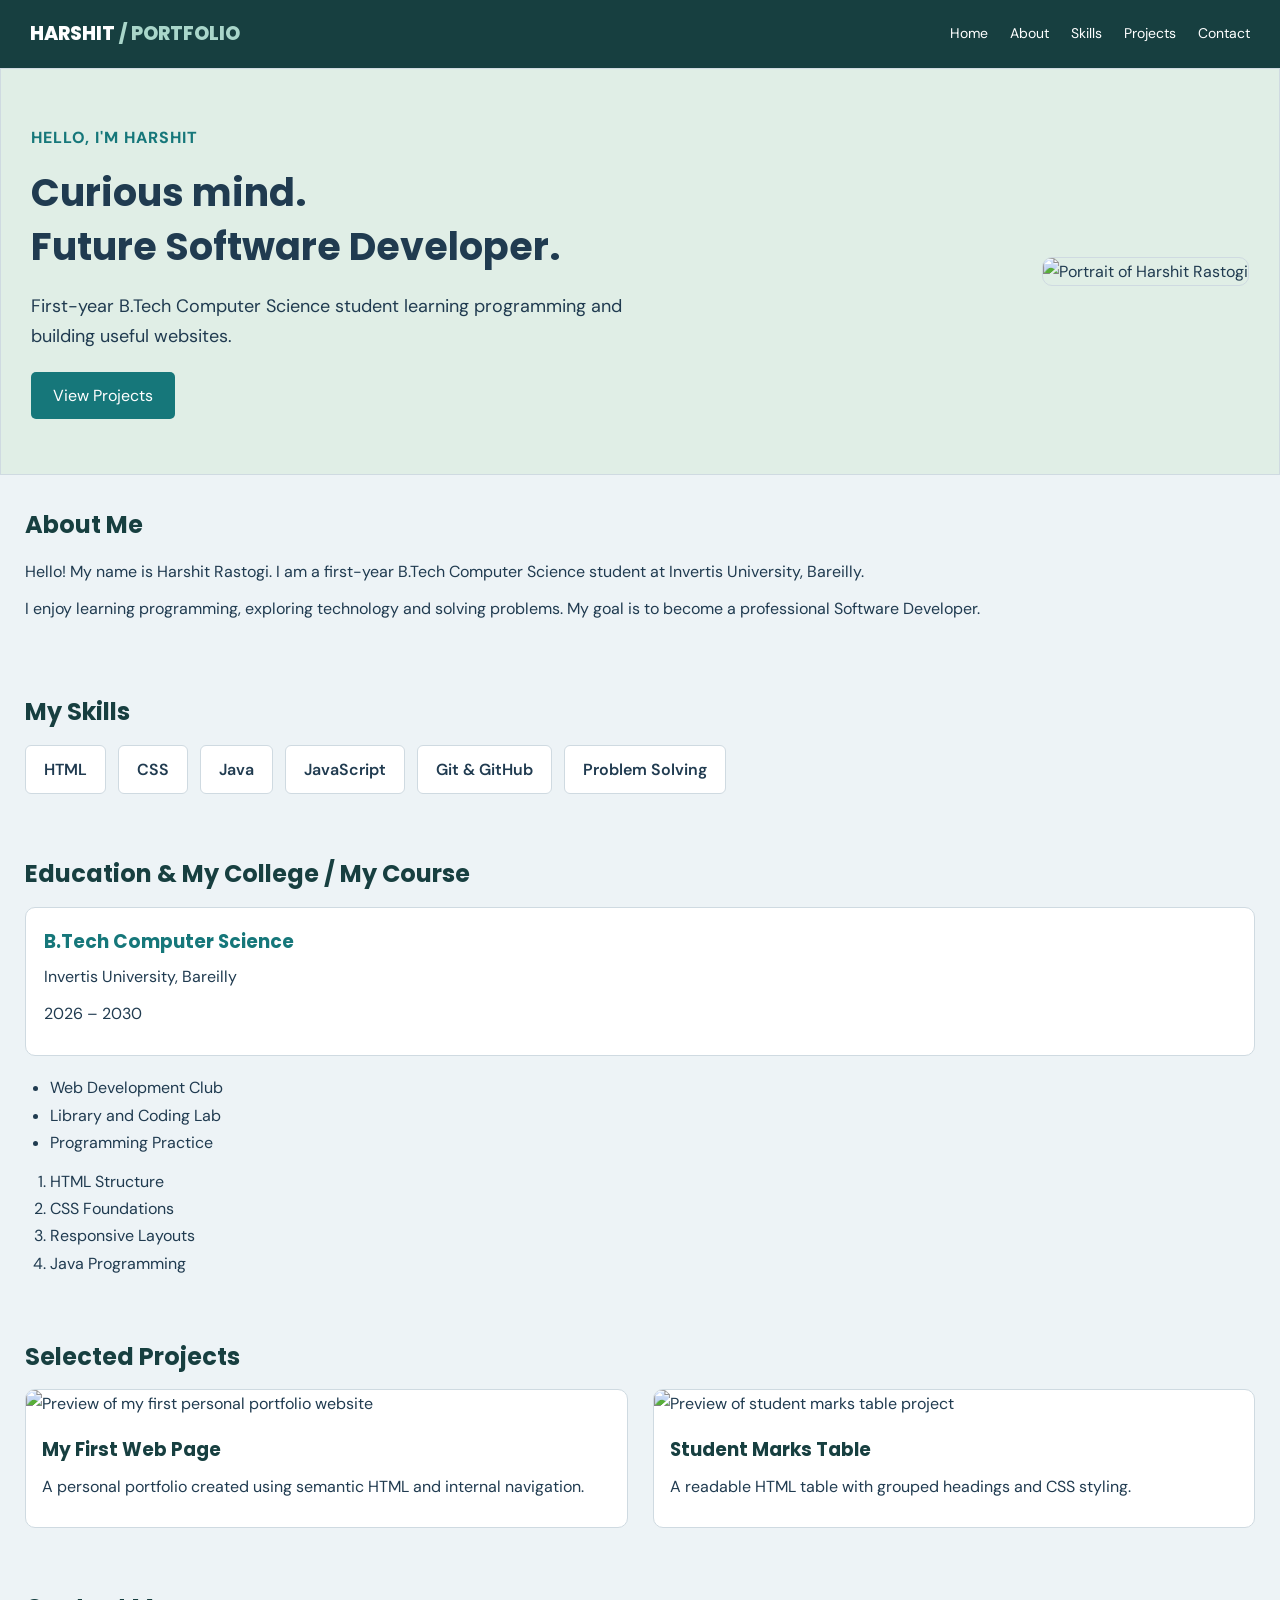
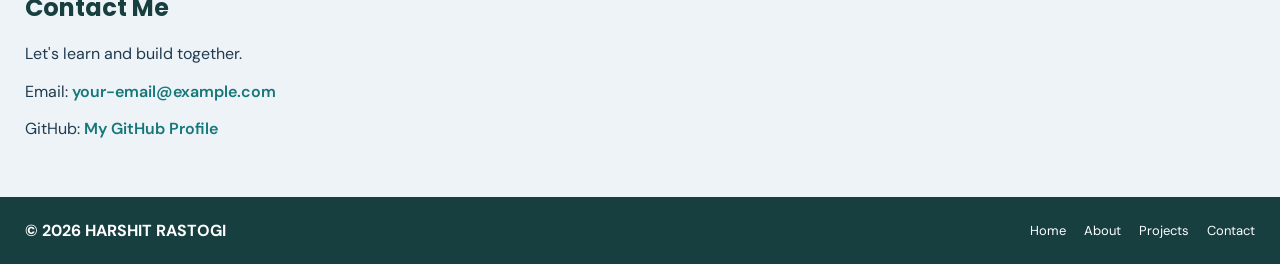
==== commit b23c6ed4: "Assignment 4 complete" ====
--- a/index.html
+++ b/index.html
@@ -6,334 +6,235 @@
     <meta charset="UTF-8">
     <meta name="viewport" content="width=device-width, initial-scale=1.0">
 
-    <meta name="description" content="Campus Store T-Shirt Size and Stock Chart">
+    <meta name="description"
+        content="Harshit Rastogi - B.Tech Computer Science Student and Aspiring Software Developer">
+
     <meta name="author" content="Harshit Rastogi">
 
-    <title>Big Styled Table | Harshit Rastogi</title>
-
+    <title>Harshit Rastogi | Portfolio</title>
+
+    <!-- Google Fonts -->
+    <link rel="preconnect" href="https://fonts.googleapis.com">
+    <link rel="preconnect" href="https://fonts.gstatic.com" crossorigin>
+
+    <link href="https://fonts.googleapis.com/css2?family=DM+Sans:wght@400;500;600;700&family=Poppins:wght@400;500;600;700;800&display=swap"
+        rel="stylesheet">
+
+    <!-- External CSS -->
     <link rel="stylesheet" href="style.css">
 </head>
 
 <body>
 
-    <div class="container">
-
-        <h1>Campus Store · T-Shirt Size & Stock Chart</h1>
-
-        <p class="subtitle">
-            Product Size, Measurements, Stock and Price Details
-        </p>
-
-        <div class="table-container">
-
-            <table>
-
-                <caption>
-                    Campus Store T-Shirt Size and Stock Chart
-                </caption>
-
-                <thead>
-
-                    <tr>
-                        <th rowspan="2" scope="col">Brand</th>
-                        <th rowspan="2" scope="col">SKU</th>
-                        <th rowspan="2" scope="col">Size</th>
-
-                        <th colspan="4" scope="colgroup">
-                            Measurements (inches)
-                        </th>
-
-                        <th rowspan="2" scope="col">Colour</th>
-                        <th rowspan="2" scope="col">Stock</th>
-                        <th rowspan="2" scope="col">Price</th>
-                    </tr>
-
-                    <tr>
-                        <th scope="col">Chest</th>
-                        <th scope="col">Waist</th>
-                        <th scope="col">Length</th>
-                        <th scope="col">Sleeve</th>
-                    </tr>
-
-                </thead>
-
-                <tbody>
-
-                    <!-- Campus Brand: 10 Rows -->
-
-                    <tr>
-                        <th rowspan="10" scope="rowgroup" class="brand">
-                            Campus
-                        </th>
-                        <td>TS-01</td>
-                        <td>S</td>
-                        <td>36</td>
-                        <td>30</td>
-                        <td>26</td>
-                        <td>16</td>
-                        <td>Navy</td>
-                        <td>12</td>
-                        <td>₹499</td>
-                    </tr>
-
-                    <tr>
-                        <td>TS-02</td>
-                        <td>M</td>
-                        <td>38</td>
-                        <td>32</td>
-                        <td>27</td>
-                        <td>17</td>
-                        <td>White</td>
-                        <td>13</td>
-                        <td>₹519</td>
-                    </tr>
-
-                    <tr>
-                        <td>TS-03</td>
-                        <td>L</td>
-                        <td>40</td>
-                        <td>34</td>
-                        <td>28</td>
-                        <td>18</td>
-                        <td>Olive</td>
-                        <td>14</td>
-                        <td>₹539</td>
-                    </tr>
-
-                    <tr>
-                        <td>TS-04</td>
-                        <td>XL</td>
-                        <td>42</td>
-                        <td>36</td>
-                        <td>29</td>
-                        <td>16</td>
-                        <td>Black</td>
-                        <td>15</td>
-                        <td>₹559</td>
-                    </tr>
-
-                    <tr>
-                        <td>TS-05</td>
-                        <td>S</td>
-                        <td>36</td>
-                        <td>30</td>
-                        <td>26</td>
-                        <td>17</td>
-                        <td>Navy</td>
-                        <td>16</td>
-                        <td>₹579</td>
-                    </tr>
-
-                    <tr>
-                        <td>TS-06</td>
-                        <td>M</td>
-                        <td>38</td>
-                        <td>32</td>
-                        <td>27</td>
-                        <td>18</td>
-                        <td>White</td>
-                        <td>17</td>
-                        <td>₹599</td>
-                    </tr>
-
-                    <tr>
-                        <td>TS-07</td>
-                        <td>L</td>
-                        <td>40</td>
-                        <td>34</td>
-                        <td>28</td>
-                        <td>16</td>
-                        <td>Olive</td>
-                        <td>18</td>
-                        <td>₹619</td>
-                    </tr>
-
-                    <tr>
-                        <td>TS-08</td>
-                        <td>XL</td>
-                        <td>42</td>
-                        <td>36</td>
-                        <td>29</td>
-                        <td>17</td>
-                        <td>Black</td>
-                        <td>19</td>
-                        <td>₹639</td>
-                    </tr>
-
-                    <tr>
-                        <td>TS-09</td>
-                        <td>S</td>
-                        <td>36</td>
-                        <td>30</td>
-                        <td>26</td>
-                        <td>18</td>
-                        <td>Navy</td>
-                        <td>20</td>
-                        <td>₹659</td>
-                    </tr>
-
-                    <tr>
-                        <td>TS-10</td>
-                        <td>M</td>
-                        <td>38</td>
-                        <td>32</td>
-                        <td>27</td>
-                        <td>16</td>
-                        <td>White</td>
-                        <td>21</td>
-                        <td>₹679</td>
-                    </tr>
-
-
-                    <!-- Everyday Brand: 10 Rows -->
-
-                    <tr>
-                        <th rowspan="10" scope="rowgroup" class="brand">
-                            Everyday
-                        </th>
-                        <td>TS-11</td>
-                        <td>L</td>
-                        <td>40</td>
-                        <td>34</td>
-                        <td>28</td>
-                        <td>17</td>
-                        <td>Olive</td>
-                        <td>22</td>
-                        <td>₹699</td>
-                    </tr>
-
-                    <tr>
-                        <td>TS-12</td>
-                        <td>XL</td>
-                        <td>42</td>
-                        <td>36</td>
-                        <td>29</td>
-                        <td>18</td>
-                        <td>Black</td>
-                        <td>23</td>
-                        <td>₹719</td>
-                    </tr>
-
-                    <tr>
-                        <td>TS-13</td>
-                        <td>S</td>
-                        <td>36</td>
-                        <td>30</td>
-                        <td>26</td>
-                        <td>16</td>
-                        <td>Navy</td>
-                        <td>24</td>
-                        <td>₹739</td>
-                    </tr>
-
-                    <tr>
-                        <td>TS-14</td>
-                        <td>M</td>
-                        <td>38</td>
-                        <td>32</td>
-                        <td>27</td>
-                        <td>17</td>
-                        <td>White</td>
-                        <td>25</td>
-                        <td>₹759</td>
-                    </tr>
-
-                    <tr>
-                        <td>TS-15</td>
-                        <td>L</td>
-                        <td>40</td>
-                        <td>34</td>
-                        <td>28</td>
-                        <td>18</td>
-                        <td>Olive</td>
-                        <td>26</td>
-                        <td>₹779</td>
-                    </tr>
-
-                    <tr>
-                        <td>TS-16</td>
-                        <td>XL</td>
-                        <td>42</td>
-                        <td>36</td>
-                        <td>29</td>
-                        <td>16</td>
-                        <td>Black</td>
-                        <td>27</td>
-                        <td>₹799</td>
-                    </tr>
-
-                    <tr>
-                        <td>TS-17</td>
-                        <td>S</td>
-                        <td>36</td>
-                        <td>30</td>
-                        <td>26</td>
-                        <td>17</td>
-                        <td>Navy</td>
-                        <td>28</td>
-                        <td>₹819</td>
-                    </tr>
-
-                    <tr>
-                        <td>TS-18</td>
-                        <td>M</td>
-                        <td>38</td>
-                        <td>32</td>
-                        <td>27</td>
-                        <td>18</td>
-                        <td>White</td>
-                        <td>29</td>
-                        <td>₹839</td>
-                    </tr>
-
-                    <tr>
-                        <td>TS-19</td>
-                        <td>L</td>
-                        <td>40</td>
-                        <td>34</td>
-                        <td>28</td>
-                        <td>16</td>
-                        <td>Olive</td>
-                        <td>30</td>
-                        <td>₹859</td>
-                    </tr>
-
-                    <tr>
-                        <td>TS-20</td>
-                        <td>XL</td>
-                        <td>42</td>
-                        <td>36</td>
-                        <td>29</td>
-                        <td>17</td>
-                        <td>Black</td>
-                        <td>31</td>
-                        <td>₹879</td>
-                    </tr>
-
-                </tbody>
-
-                <tfoot>
-
-                    <tr>
-                        <th colspan="8" scope="row">
-                            Total Stock · 20 Variants
-                        </th>
-
-                        <td>430</td>
-                        <td>INR</td>
-                    </tr>
-
-                </tfoot>
-
-            </table>
-
+    <!-- Header -->
+    <header class="header" id="home">
+
+        <div class="logo">
+            HARSHIT <span>/ PORTFOLIO</span>
         </div>
 
-        <footer>
-            <p>© 2026 Harshit Rastogi | Invertis University</p>
-        </footer>
-
-    </div>
+        <nav class="navbar">
+            <a href="#home">Home</a>
+            <a href="#about">About</a>
+            <a href="#skills">Skills</a>
+            <a href="#projects">Projects</a>
+            <a href="#contact">Contact</a>
+        </nav>
+
+    </header>
+
+
+    <main>
+
+        <!-- Hero Section -->
+        <section class="hero">
+
+            <div class="hero-content">
+
+                <p class="intro">HELLO, I'M HARSHIT</p>
+
+                <h1>
+                    Curious mind.<br>
+                    Future Software Developer.
+                </h1>
+
+                <p class="hero-text">
+                    First-year B.Tech Computer Science student
+                    learning programming and building useful websites.
+                </p>
+
+                <a href="#projects" class="btn">
+                    View Projects
+                </a>
+
+            </div>
+
+            <div class="profile-image">
+                <img src="images/harshit.jpg"
+                    alt="Portrait of Harshit Rastogi">
+            </div>
+
+        </section>
+
+
+        <!-- About Section -->
+        <section class="section" id="about">
+
+            <h2>About Me</h2>
+
+            <p>
+                Hello! My name is Harshit Rastogi.
+                I am a first-year B.Tech Computer Science student
+                at Invertis University, Bareilly.
+            </p>
+
+            <p>
+                I enjoy learning programming, exploring technology
+                and solving problems. My goal is to become a
+                professional Software Developer.
+            </p>
+
+        </section>
+
+
+        <!-- Skills Section -->
+        <section class="section" id="skills">
+
+            <h2>My Skills</h2>
+
+            <div class="skills-list">
+                <span>HTML</span>
+                <span>CSS</span>
+                <span>Java</span>
+                <span>JavaScript</span>
+                <span>Git & GitHub</span>
+                <span>Problem Solving</span>
+            </div>
+
+        </section>
+
+
+        <!-- Education Section -->
+        <section class="section" id="education">
+
+            <h2>Education & My College / My Course</h2>
+
+            <div class="education-card">
+
+                <h3>B.Tech Computer Science</h3>
+
+                <p>Invertis University, Bareilly</p>
+
+                <p>2026 – 2030</p>
+
+            </div>
+
+            <ul class="college-list">
+                <li>Web Development Club</li>
+                <li>Library and Coding Lab</li>
+                <li>Programming Practice</li>
+            </ul>
+
+            <ol class="learning-list">
+                <li>HTML Structure</li>
+                <li>CSS Foundations</li>
+                <li>Responsive Layouts</li>
+                <li>Java Programming</li>
+            </ol>
+
+        </section>
+
+
+        <!-- Projects Section -->
+        <section class="section" id="projects">
+
+            <h2>Selected Projects</h2>
+
+            <div class="project-container">
+
+                <article class="project-card">
+
+                    <img src="images/project1.jpg"
+                        alt="Preview of my first personal portfolio website">
+
+                    <div class="project-info">
+
+                        <h3>My First Web Page</h3>
+
+                        <p>
+                            A personal portfolio created using
+                            semantic HTML and internal navigation.
+                        </p>
+
+                    </div>
+
+                </article>
+
+
+                <article class="project-card">
+
+                    <img src="images/project2.jpg"
+                        alt="Preview of student marks table project">
+
+                    <div class="project-info">
+
+                        <h3>Student Marks Table</h3>
+
+                        <p>
+                            A readable HTML table with grouped
+                            headings and CSS styling.
+                        </p>
+
+                    </div>
+
+                </article>
+
+            </div>
+
+        </section>
+
+
+        <!-- Contact Section -->
+        <section class="section" id="contact">
+
+            <h2>Contact Me</h2>
+
+            <p>
+                Let's learn and build together.
+            </p>
+
+            <p>
+                Email:
+                <a href="mailto:your-email@example.com">
+                    your-email@example.com
+                </a>
+            </p>
+
+            <p>
+                GitHub:
+                <a href="https://github.com/your-username">
+                    My GitHub Profile
+                </a>
+            </p>
+
+        </section>
+
+    </main>
+
+
+    <!-- Footer -->
+    <footer class="footer">
+
+        <p>© 2026 HARSHIT RASTOGI</p>
+
+        <nav>
+            <a href="#home">Home</a>
+            <a href="#about">About</a>
+            <a href="#projects">Projects</a>
+            <a href="#contact">Contact</a>
+        </nav>
+
+    </footer>
 
 </body>
 </html>
--- a/style.css
+++ b/style.css
@@ -1,23 +1,34 @@
 
-/* CSS Variables */
+/* =========================
+   1. DESIGN TOKENS
+========================= */
 
 :root {
-    --primary-color: #193e55;
-    --secondary-color: #14777a;
-    --background-color: #edf3f6;
-    --row-color: #edf4f8;
-    --white-color: #ffffff;
-    --border-color: #cbd9e2;
-
-    --spacing-small: 8px;
-    --spacing-medium: 14px;
-    --spacing-large: 25px;
-
-    --font-size: 15px;
-    --heading-size: 25px;
-}
-
-/* Basic Styling */
+    --primary: #173f40;
+    --secondary: #16777a;
+    --background: #edf3f6;
+    --hero-bg: #e0eee6;
+    --white: #ffffff;
+    --text: #203b50;
+    --muted: #607789;
+    --border: #cfdae1;
+
+    --heading-font: 'Poppins', sans-serif;
+    --body-font: 'DM Sans', sans-serif;
+
+    --heading-size: 32px;
+    --body-size: 16px;
+
+    --space-small: 10px;
+    --space-medium: 20px;
+    --space-large: 40px;
+
+    --radius: 10px;
+}
+
+/* =========================
+   2. BASIC STYLING
+========================= */
 
 * {
     margin: 0;
@@ -25,143 +36,332 @@
     box-sizing: border-box;
 }
 
+html {
+    scroll-behavior: smooth;
+}
+
 body {
-    font-family: Arial, sans-serif;
-    background-color: var(--background-color);
-    color: var(--primary-color);
-    padding: var(--spacing-large);
-}
-
-.container {
-    max-width: 1200px;
-    margin: auto;
-}
-
-h1 {
-    font-size: var(--heading-size);
+    font-family: var(--body-font);
+    font-size: var(--body-size);
+    background-color: var(--background);
+    color: var(--text);
+    line-height: 1.7;
+}
+
+h1, h2, h3 {
+    font-family: var(--heading-font);
+}
+
+a {
+    text-decoration: none;
+    color: inherit;
+}
+
+/* =========================
+   3. HEADER
+========================= */
+
+.header {
+    background-color: var(--primary);
+    color: var(--white);
+
+    display: flex;
+    justify-content: space-between;
+    align-items: center;
+
+    padding: 18px 30px;
+}
+
+.logo {
+    font-size: 19px;
+    font-weight: 800;
+    font-family: var(--heading-font);
+}
+
+.logo span {
+    color: #a9d6ca;
+}
+
+.navbar {
+    display: flex;
+    gap: 22px;
+}
+
+.navbar a {
+    color: var(--white);
+    font-size: 14px;
+    transition: 0.3s;
+}
+
+/* Pseudo-class selector */
+
+.navbar a:hover {
+    color: #9be0d5;
+}
+
+/* =========================
+   4. HERO SECTION
+========================= */
+
+.hero {
+    background-color: var(--hero-bg);
+
+    display: flex;
+    justify-content: space-between;
+    align-items: center;
+
+    padding: 55px 30px;
+    gap: 30px;
+    border: 1px solid var(--border);
+}
+
+.hero-content {
+    max-width: 650px;
+}
+
+.intro {
+    color: var(--secondary);
+    font-weight: 800;
+    letter-spacing: 1px;
+    margin-bottom: 15px;
+}
+
+.hero h1 {
+    font-size: 38px;
+    line-height: 1.4;
+    color: var(--text);
+    margin-bottom: 18px;
+}
+
+.hero-text {
+    font-size: 18px;
+    margin-bottom: 20px;
+}
+
+.btn {
+    display: inline-block;
+    background-color: var(--secondary);
+    color: var(--white);
+
+    padding: 10px 22px;
+    border-radius: 5px;
+    transition: 0.3s;
+}
+
+.btn:hover {
+    background-color: var(--primary);
+    transform: translateY(-3px);
+}
+
+/* Profile Image */
+
+.profile-image img {
+    width: 150px;
+    height: 180px;
+    object-fit: cover;
+    border-radius: var(--radius);
+    border: 1px solid var(--border);
+}
+
+/* =========================
+   5. COMMON SECTIONS
+========================= */
+
+.section {
+    padding: 30px 25px;
+}
+
+.section h2 {
+    font-size: 24px;
     margin-bottom: 12px;
-    color: var(--primary-color);
-}
-
-.subtitle {
-    font-size: var(--font-size);
-    margin-bottom: var(--spacing-large);
-    color: #607789;
-}
-
-/* Table Styling */
-
-.table-container {
+    color: var(--primary);
+}
+
+.section p {
+    margin-bottom: 10px;
+}
+
+/* ID selector */
+
+#about {
+    padding-top: 30px;
+}
+
+/* Descendant selector */
+
+#contact a {
+    color: var(--secondary);
+    font-weight: 600;
+}
+
+#contact a:hover {
+    text-decoration: underline;
+}
+
+/* =========================
+   6. SKILLS
+========================= */
+
+.skills-list {
+    display: flex;
+    flex-wrap: wrap;
+    gap: 12px;
+}
+
+.skills-list span {
+    background-color: var(--white);
+    padding: 10px 18px;
+    border: 1px solid var(--border);
+    border-radius: 6px;
+    font-weight: 600;
+    transition: 0.3s;
+}
+
+.skills-list span:hover {
+    background-color: var(--primary);
+    color: var(--white);
+}
+
+/* =========================
+   7. EDUCATION
+========================= */
+
+.education-card {
+    background-color: var(--white);
+    padding: 18px;
+    border-radius: var(--radius);
+    border: 1px solid var(--border);
+    margin-bottom: 18px;
+}
+
+.education-card h3 {
+    color: var(--secondary);
+    margin-bottom: 5px;
+}
+
+.college-list,
+.learning-list {
+    padding-left: 25px;
+    margin-top: 12px;
+}
+
+/* =========================
+   8. PROJECT CARDS
+========================= */
+
+.project-container {
+    display: grid;
+    grid-template-columns: repeat(2, 1fr);
+    gap: 25px;
+}
+
+.project-card {
+    background-color: var(--white);
+    border: 1px solid var(--border);
+    border-radius: var(--radius);
+    overflow: hidden;
+    transition: 0.3s;
+}
+
+/* Class and pseudo-class selector */
+
+.project-card:hover {
+    transform: translateY(-5px);
+    box-shadow: 0 8px 20px rgba(0, 0, 0, 0.10);
+}
+
+.project-card img {
     width: 100%;
-    overflow-x: auto;
-}
-
-table {
-    width: 100%;
-    border-collapse: collapse;
-    background-color: var(--white-color);
-    font-size: var(--font-size);
-}
-
-caption {
-    caption-side: top;
-    font-size: 22px;
-    font-weight: bold;
-    text-align: left;
-    padding: 15px 0 20px;
-    color: var(--primary-color);
-}
-
-/* Table Header */
-
-thead {
-    background-color: var(--primary-color);
-    color: var(--white-color);
-}
-
-th {
-    text-align: left;
-    padding: var(--spacing-medium);
-    border: 1px solid var(--border-color);
-    font-weight: 600;
-}
-
-thead th {
-    background-color: var(--primary-color);
-}
-
-/* Table Data */
-
-td {
-    padding: var(--spacing-medium);
-    border: 1px solid var(--border-color);
-    text-align: left;
-}
-
-/* Brand Cells */
-
-.brand {
-    background-color: #dcebea;
-    font-weight: bold;
-    vertical-align: middle;
-    text-align: left;
-}
-
-/* Striped Rows */
-
-tbody tr:nth-child(even) {
-    background-color: var(--row-color);
-}
-
-/* Hover Effect */
-
-tbody tr:hover {
-    background-color: #d4e8e7;
-    transition: background-color 0.2s ease;
-}
-
-/* Table Footer */
-
-tfoot {
-    background-color: var(--primary-color);
-    color: var(--white-color);
-    font-weight: bold;
-}
-
-tfoot th,
-tfoot td {
-    background-color: var(--primary-color);
-    color: var(--white-color);
-    border: 1px solid var(--primary-color);
-}
-
-/* Footer */
-
-footer {
-    text-align: center;
-    margin-top: 35px;
-    color: #607789;
+    height: 150px;
+    object-fit: cover;
+}
+
+.project-info {
+    padding: 16px;
+}
+
+.project-info h3 {
+    margin-bottom: 8px;
+    color: var(--primary);
+}
+
+/* =========================
+   9. CONTACT
+========================= */
+
+#contact {
+    padding-bottom: 45px;
+}
+
+/* =========================
+   10. FOOTER
+========================= */
+
+.footer {
+    background-color: var(--primary);
+    color: var(--white);
+
+    display: flex;
+    justify-content: space-between;
+    align-items: center;
+
+    padding: 20px 25px;
+}
+
+.footer p {
+    font-weight: 700;
+}
+
+.footer nav {
+    display: flex;
+    gap: 18px;
+}
+
+.footer a {
     font-size: 13px;
 }
 
-/* Responsive Design */
-
-@media (max-width: 768px) {
-
-    body {
-        padding: 12px;
-    }
-
-    h1 {
-        font-size: 21px;
-    }
-
-    table {
-        min-width: 850px;
-    }
-
-    th,
-    td {
-        padding: 10px;
-    }
-}
+.footer a:hover {
+    color: #9be0d5;
+}
+
+/* =========================
+   11. RESPONSIVE DESIGN
+========================= */
+
+@media (max-width: 700px) {
+
+    .header {
+        flex-direction: column;
+        gap: 15px;
+    }
+
+    .navbar {
+        flex-wrap: wrap;
+        justify-content: center;
+        gap: 12px;
+    }
+
+    .hero {
+        flex-direction: column-reverse;
+        text-align: center;
+        padding: 35px 20px;
+    }
+
+    .hero h1 {
+        font-size: 28px;
+    }
+
+    .project-container {
+        grid-template-columns: 1fr;
+    }
+
+    .footer {
+        flex-direction: column;
+        gap: 15px;
+    }
+
+    .section {
+        padding: 25px 15px;
+    }
+}
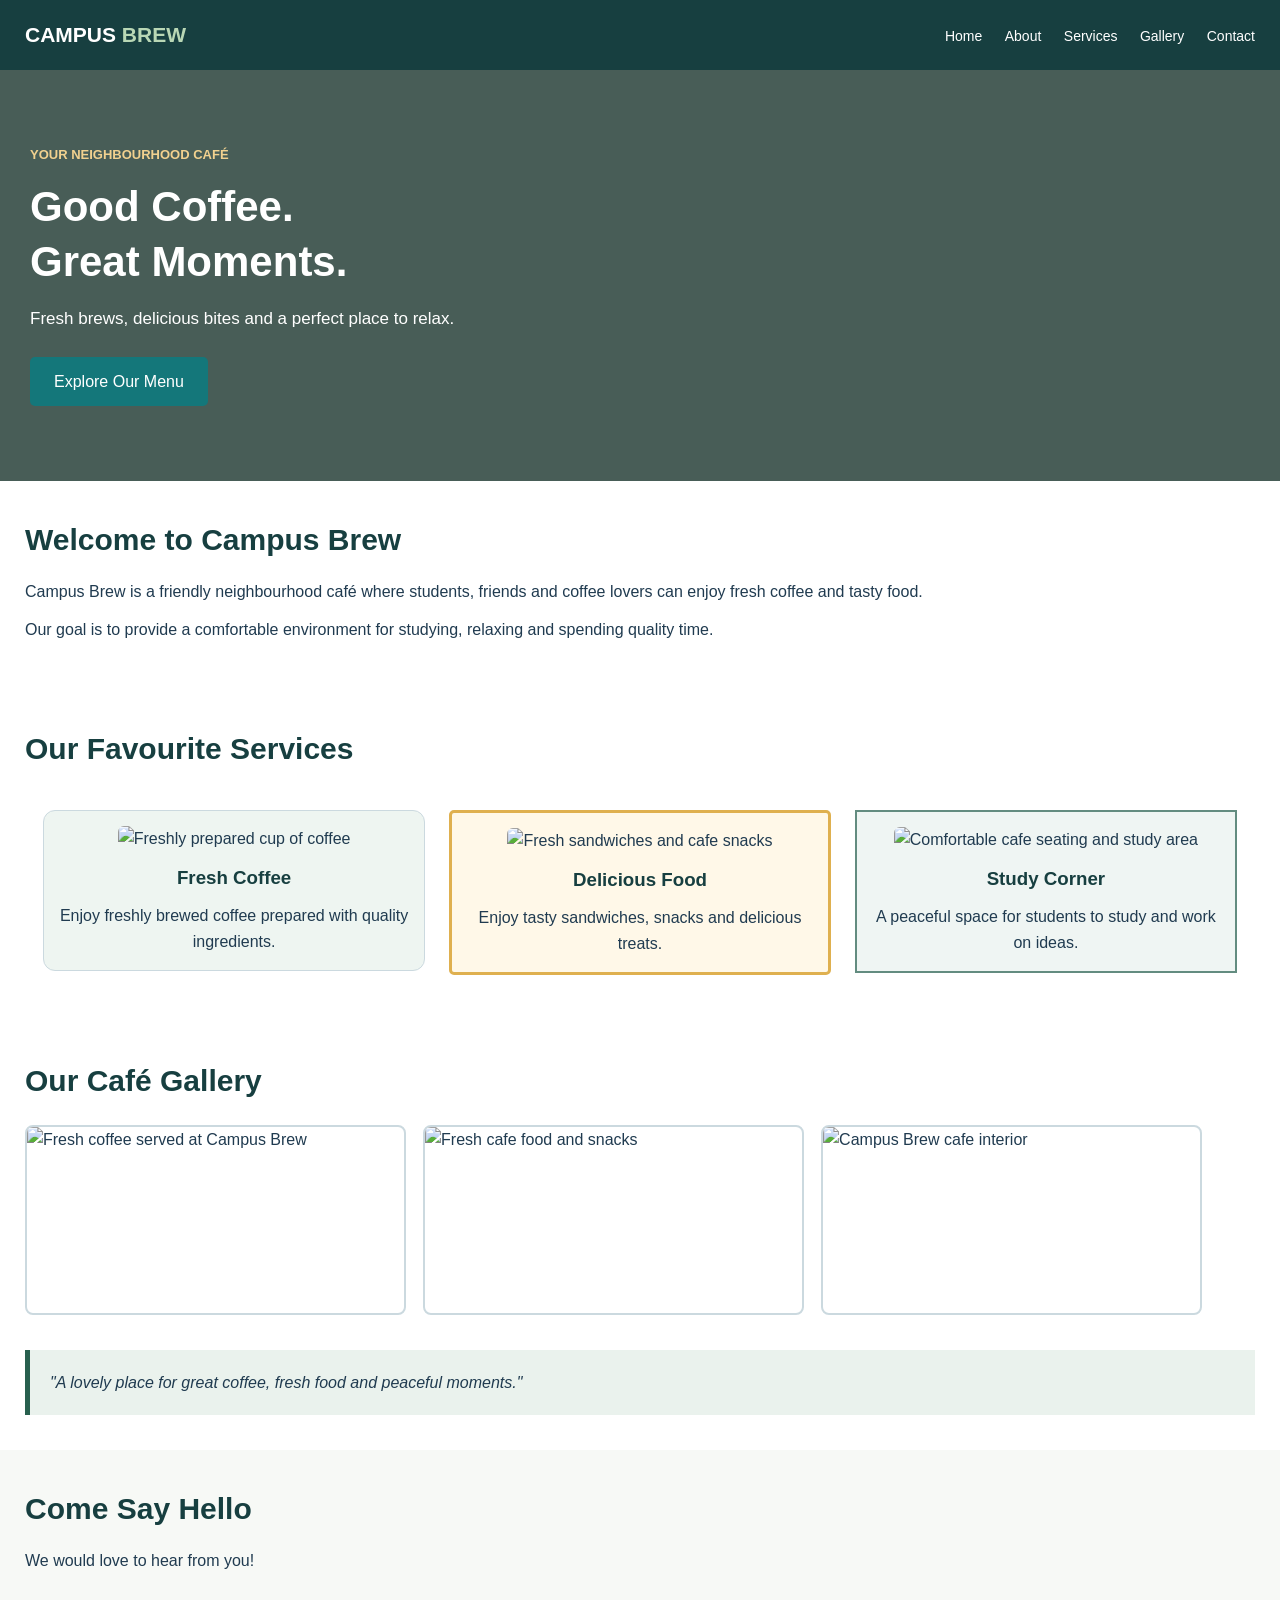
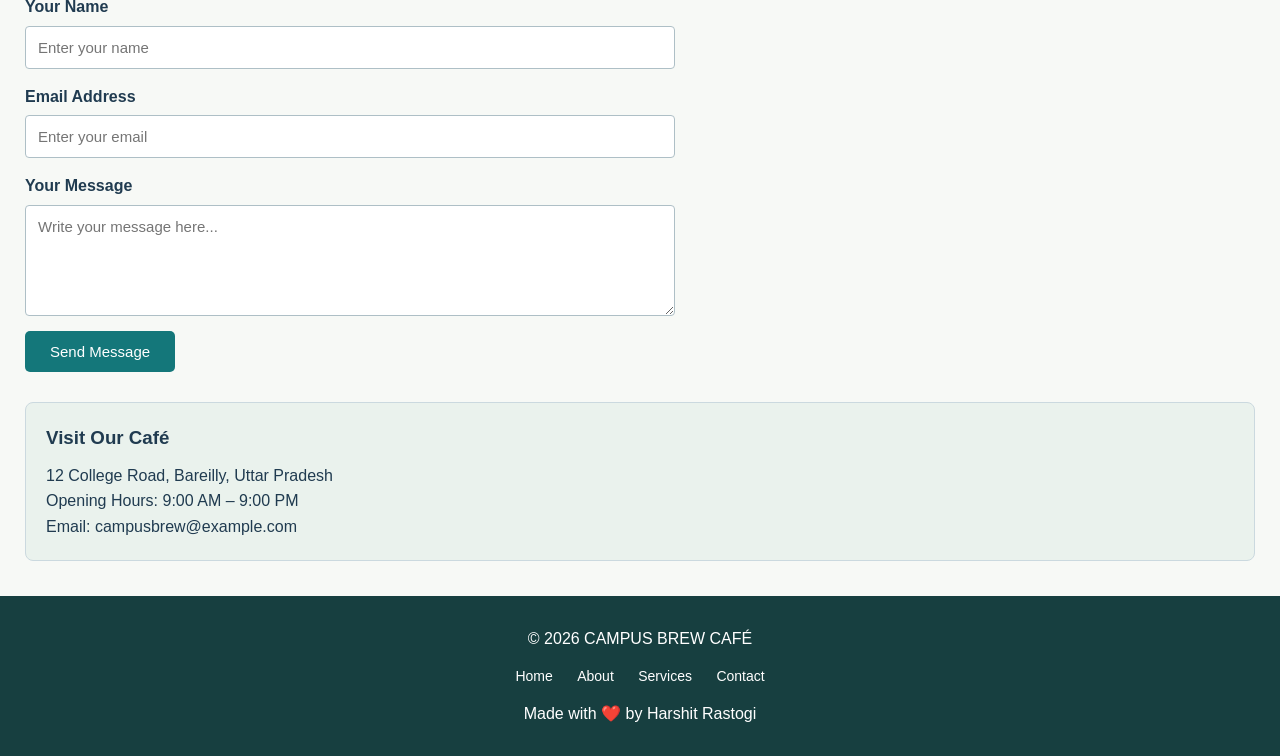
==== commit b641ff68: "Assignment 5 completed" ====
--- a/index.html
+++ b/index.html
@@ -6,38 +6,29 @@
     <meta charset="UTF-8">
     <meta name="viewport" content="width=device-width, initial-scale=1.0">
 
-    <meta name="description"
-        content="Harshit Rastogi - B.Tech Computer Science Student and Aspiring Software Developer">
+    <meta name="description" content="Campus Brew Cafe - Fresh coffee, delicious food and a peaceful study space in Bareilly.">
 
     <meta name="author" content="Harshit Rastogi">
 
-    <title>Harshit Rastogi | Portfolio</title>
-
-    <!-- Google Fonts -->
-    <link rel="preconnect" href="https://fonts.googleapis.com">
-    <link rel="preconnect" href="https://fonts.gstatic.com" crossorigin>
-
-    <link href="https://fonts.googleapis.com/css2?family=DM+Sans:wght@400;500;600;700&family=Poppins:wght@400;500;600;700;800&display=swap"
-        rel="stylesheet">
-
-    <!-- External CSS -->
+    <title>Campus Brew Cafe | Bareilly</title>
+
     <link rel="stylesheet" href="style.css">
 </head>
 
 <body>
 
-    <!-- Header -->
+    <!-- HEADER -->
     <header class="header" id="home">
 
         <div class="logo">
-            HARSHIT <span>/ PORTFOLIO</span>
+            CAMPUS <span>BREW</span>
         </div>
 
         <nav class="navbar">
             <a href="#home">Home</a>
             <a href="#about">About</a>
-            <a href="#skills">Skills</a>
-            <a href="#projects">Projects</a>
+            <a href="#services">Services</a>
+            <a href="#gallery">Gallery</a>
             <a href="#contact">Contact</a>
         </nav>
 
@@ -46,194 +37,210 @@
 
     <main>
 
-        <!-- Hero Section -->
+        <!-- HERO SECTION -->
         <section class="hero">
 
+            <div class="hero-overlay"></div>
+
             <div class="hero-content">
 
-                <p class="intro">HELLO, I'M HARSHIT</p>
+                <p class="tagline">YOUR NEIGHBOURHOOD CAFÉ</p>
 
                 <h1>
-                    Curious mind.<br>
-                    Future Software Developer.
+                    Good Coffee.<br>
+                    Great Moments.
                 </h1>
 
-                <p class="hero-text">
-                    First-year B.Tech Computer Science student
-                    learning programming and building useful websites.
+                <p>
+                    Fresh brews, delicious bites and
+                    a perfect place to relax.
                 </p>
 
-                <a href="#projects" class="btn">
-                    View Projects
+                <a href="#services" class="button">
+                    Explore Our Menu
                 </a>
 
             </div>
 
-            <div class="profile-image">
-                <img src="images/harshit.jpg"
-                    alt="Portrait of Harshit Rastogi">
-            </div>
-
-        </section>
-
-
-        <!-- About Section -->
+        </section>
+
+
+        <!-- ABOUT SECTION -->
         <section class="section" id="about">
 
-            <h2>About Me</h2>
+            <h2>Welcome to Campus Brew</h2>
 
             <p>
-                Hello! My name is Harshit Rastogi.
-                I am a first-year B.Tech Computer Science student
-                at Invertis University, Bareilly.
+                Campus Brew is a friendly neighbourhood café
+                where students, friends and coffee lovers
+                can enjoy fresh coffee and tasty food.
             </p>
 
             <p>
-                I enjoy learning programming, exploring technology
-                and solving problems. My goal is to become a
-                professional Software Developer.
+                Our goal is to provide a comfortable
+                environment for studying, relaxing
+                and spending quality time.
             </p>
 
         </section>
 
 
-        <!-- Skills Section -->
-        <section class="section" id="skills">
-
-            <h2>My Skills</h2>
-
-            <div class="skills-list">
-                <span>HTML</span>
-                <span>CSS</span>
-                <span>Java</span>
-                <span>JavaScript</span>
-                <span>Git & GitHub</span>
-                <span>Problem Solving</span>
-            </div>
-
-        </section>
-
-
-        <!-- Education Section -->
-        <section class="section" id="education">
-
-            <h2>Education & My College / My Course</h2>
-
-            <div class="education-card">
-
-                <h3>B.Tech Computer Science</h3>
-
-                <p>Invertis University, Bareilly</p>
-
-                <p>2026 – 2030</p>
-
-            </div>
-
-            <ul class="college-list">
-                <li>Web Development Club</li>
-                <li>Library and Coding Lab</li>
-                <li>Programming Practice</li>
-            </ul>
-
-            <ol class="learning-list">
-                <li>HTML Structure</li>
-                <li>CSS Foundations</li>
-                <li>Responsive Layouts</li>
-                <li>Java Programming</li>
-            </ol>
-
-        </section>
-
-
-        <!-- Projects Section -->
-        <section class="section" id="projects">
-
-            <h2>Selected Projects</h2>
-
-            <div class="project-container">
-
-                <article class="project-card">
-
-                    <img src="images/project1.jpg"
-                        alt="Preview of my first personal portfolio website">
-
-                    <div class="project-info">
-
-                        <h3>My First Web Page</h3>
-
-                        <p>
-                            A personal portfolio created using
-                            semantic HTML and internal navigation.
-                        </p>
-
-                    </div>
+        <!-- SERVICES SECTION -->
+        <section class="section" id="services">
+
+            <h2>Our Favourite Services</h2>
+
+            <div class="service-container">
+
+                <!-- Card 1 -->
+                <article class="service-card card-one">
+
+                    <img src="images/coffee.jpg"
+                        alt="Freshly prepared cup of coffee">
+
+                    <h3>Fresh Coffee</h3>
+
+                    <p>
+                        Enjoy freshly brewed coffee
+                        prepared with quality ingredients.
+                    </p>
 
                 </article>
 
 
-                <article class="project-card">
-
-                    <img src="images/project2.jpg"
-                        alt="Preview of student marks table project">
-
-                    <div class="project-info">
-
-                        <h3>Student Marks Table</h3>
-
-                        <p>
-                            A readable HTML table with grouped
-                            headings and CSS styling.
-                        </p>
-
-                    </div>
+                <!-- Card 2 -->
+                <article class="service-card card-two">
+
+                    <img src="images/food.jpg"
+                        alt="Fresh sandwiches and cafe snacks">
+
+                    <h3>Delicious Food</h3>
+
+                    <p>
+                        Enjoy tasty sandwiches,
+                        snacks and delicious treats.
+                    </p>
 
                 </article>
 
-            </div>
-
-        </section>
-
-
-        <!-- Contact Section -->
-        <section class="section" id="contact">
-
-            <h2>Contact Me</h2>
-
-            <p>
-                Let's learn and build together.
-            </p>
-
-            <p>
-                Email:
-                <a href="mailto:your-email@example.com">
-                    your-email@example.com
-                </a>
-            </p>
-
-            <p>
-                GitHub:
-                <a href="https://github.com/your-username">
-                    My GitHub Profile
-                </a>
-            </p>
+
+                <!-- Card 3 -->
+                <article class="service-card card-three">
+
+                    <img src="images/interior.jpg"
+                        alt="Comfortable cafe seating and study area">
+
+                    <h3>Study Corner</h3>
+
+                    <p>
+                        A peaceful space for students
+                        to study and work on ideas.
+                    </p>
+
+                </article>
+
+            </div>
+
+        </section>
+
+
+        <!-- GALLERY SECTION -->
+        <section class="section" id="gallery">
+
+            <h2>Our Café Gallery</h2>
+
+            <div class="gallery">
+
+                <img src="images/coffee.jpg"
+                    alt="Fresh coffee served at Campus Brew">
+
+                <img src="images/food.jpg"
+                    alt="Fresh cafe food and snacks">
+
+                <img src="images/interior.jpg"
+                    alt="Campus Brew cafe interior">
+
+            </div>
+
+            <blockquote>
+                "A lovely place for great coffee,
+                fresh food and peaceful moments."
+            </blockquote>
+
+        </section>
+
+
+        <!-- CONTACT SECTION -->
+        <section class="section contact" id="contact">
+
+            <h2>Come Say Hello</h2>
+
+            <p>We would love to hear from you!</p>
+
+            <form action="#" method="get">
+
+                <label for="name">Your Name</label>
+
+                <input type="text"
+                    id="name"
+                    name="name"
+                    placeholder="Enter your name"
+                    required>
+
+
+                <label for="email">Email Address</label>
+
+                <input type="email"
+                    id="email"
+                    name="email"
+                    placeholder="Enter your email"
+                    required>
+
+
+                <label for="message">Your Message</label>
+
+                <textarea id="message"
+                    name="message"
+                    rows="5"
+                    placeholder="Write your message here..."
+                    required></textarea>
+
+
+                <button type="submit">
+                    Send Message
+                </button>
+
+            </form>
+
+            <div class="address">
+                <h3>Visit Our Café</h3>
+
+                <p>12 College Road, Bareilly, Uttar Pradesh</p>
+
+                <p>Opening Hours: 9:00 AM – 9:00 PM</p>
+
+                <p>Email: campusbrew@example.com</p>
+            </div>
 
         </section>
 
     </main>
 
 
-    <!-- Footer -->
+    <!-- FOOTER -->
     <footer class="footer">
 
-        <p>© 2026 HARSHIT RASTOGI</p>
+        <p>© 2026 CAMPUS BREW CAFÉ</p>
 
         <nav>
             <a href="#home">Home</a>
             <a href="#about">About</a>
-            <a href="#projects">Projects</a>
+            <a href="#services">Services</a>
             <a href="#contact">Contact</a>
         </nav>
 
+        <p>Made with ❤️ by Harshit Rastogi</p>
+
     </footer>
 
 </body>
--- a/style.css
+++ b/style.css
@@ -1,29 +1,23 @@
 
 /* =========================
-   1. DESIGN TOKENS
+   1. CSS VARIABLES
 ========================= */
 
 :root {
-    --primary: #173f40;
-    --secondary: #16777a;
-    --background: #edf3f6;
-    --hero-bg: #e0eee6;
+    --dark: #173f40;
+    --green: #28604e;
+    --teal: #14777a;
+    --cream: #f5f1e8;
     --white: #ffffff;
     --text: #203b50;
-    --muted: #607789;
-    --border: #cfdae1;
-
-    --heading-font: 'Poppins', sans-serif;
-    --body-font: 'DM Sans', sans-serif;
-
-    --heading-size: 32px;
+    --border: #cbd9df;
+
+    --small-space: 10px;
+    --medium-space: 20px;
+    --large-space: 40px;
+
+    --heading-size: 30px;
     --body-size: 16px;
-
-    --space-small: 10px;
-    --space-medium: 20px;
-    --space-large: 40px;
-
-    --radius: 10px;
 }
 
 /* =========================
@@ -41,20 +35,15 @@
 }
 
 body {
-    font-family: var(--body-font);
+    font-family: Arial, sans-serif;
     font-size: var(--body-size);
-    background-color: var(--background);
+    background-color: var(--cream);
     color: var(--text);
-    line-height: 1.7;
-}
-
-h1, h2, h3 {
-    font-family: var(--heading-font);
+    line-height: 1.6;
 }
 
 a {
     text-decoration: none;
-    color: inherit;
 }
 
 /* =========================
@@ -62,41 +51,44 @@
 ========================= */
 
 .header {
-    background-color: var(--primary);
-    color: var(--white);
-
-    display: flex;
-    justify-content: space-between;
-    align-items: center;
-
-    padding: 18px 30px;
+    background-color: var(--dark);
+    color: var(--white);
+    padding: 18px 25px;
+    position: relative;
+    z-index: 10;
 }
 
 .logo {
-    font-size: 19px;
-    font-weight: 800;
-    font-family: var(--heading-font);
+    display: inline-block;
+    font-size: 21px;
+    font-weight: bold;
 }
 
 .logo span {
-    color: #a9d6ca;
+    color: #b9d7b5;
 }
 
 .navbar {
-    display: flex;
-    gap: 22px;
+    float: right;
+    margin-top: 5px;
 }
 
 .navbar a {
     color: var(--white);
+    margin-left: 18px;
     font-size: 14px;
     transition: 0.3s;
 }
 
-/* Pseudo-class selector */
-
 .navbar a:hover {
-    color: #9be0d5;
+    color: #e4bd75;
+}
+
+/* Clear float */
+.header::after {
+    content: "";
+    display: block;
+    clear: both;
 }
 
 /* =========================
@@ -104,261 +96,338 @@
 ========================= */
 
 .hero {
-    background-color: var(--hero-bg);
-
-    display: flex;
-    justify-content: space-between;
-    align-items: center;
-
-    padding: 55px 30px;
-    gap: 30px;
+    min-height: 390px;
+
+    background-image: url("images/cafe.jpg");
+    background-size: cover;
+    background-position: center;
+
+    position: relative;
+    overflow: hidden;
+
+    padding: 75px 30px;
+}
+
+/* Dark overlay */
+
+.hero-overlay {
+    position: absolute;
+    top: 0;
+    left: 0;
+
+    width: 100%;
+    height: 100%;
+
+    background-color: rgba(15, 45, 39, 0.75);
+
+    z-index: 1;
+}
+
+/* Hero Content */
+
+.hero-content {
+    position: relative;
+    z-index: 2;
+
+    color: var(--white);
+    max-width: 600px;
+}
+
+.tagline {
+    color: #f1d18f;
+    font-weight: bold;
+    font-size: 13px;
+    margin-bottom: 15px;
+}
+
+.hero h1 {
+    font-size: 42px;
+    line-height: 1.3;
+    margin-bottom: 15px;
+}
+
+.hero-content > p:not(.tagline) {
+    margin-bottom: 25px;
+    font-size: 17px;
+}
+
+/* Button */
+
+.button {
+    display: inline-block;
+
+    background-color: var(--teal);
+    color: var(--white);
+
+    padding: 12px 24px;
+    border-radius: 5px;
+
+    transition: 0.3s;
+}
+
+.button:hover {
+    background-color: #0d5558;
+    transform: translateY(-3px);
+}
+
+/* =========================
+   5. COMMON SECTIONS
+========================= */
+
+.section {
+    padding: 35px 25px;
+    background-color: var(--white);
+}
+
+.section h2 {
+    font-size: var(--heading-size);
+    margin-bottom: 15px;
+    color: var(--dark);
+}
+
+.section > p {
+    margin-bottom: 12px;
+}
+
+/* =========================
+   6. SERVICE CARDS
+========================= */
+
+.service-container {
+    text-align: center;
+    margin-top: 25px;
+    font-size: 0;
+}
+
+.service-card {
+    display: inline-block;
+
+    width: 31%;
+    vertical-align: top;
+
+    padding: 15px;
+    margin: 1%;
+
+    font-size: 16px;
+
+    overflow: hidden;
+
+    transition: 0.3s;
+}
+
+.service-card img {
+    width: 100%;
+    height: 160px;
+    object-fit: cover;
+    border-radius: 6px;
+    margin-bottom: 12px;
+}
+
+.service-card h3 {
+    margin-bottom: 10px;
+    color: var(--dark);
+}
+
+/* Three different card designs */
+
+.card-one {
+    background-color: #eef5f1;
     border: 1px solid var(--border);
-}
-
-.hero-content {
+    border-radius: 12px;
+}
+
+.card-two {
+    background-color: #fff8e8;
+    border: 3px solid #dfb04f;
+    border-radius: 5px;
+}
+
+.card-three {
+    background-color: #eff5f3;
+    border: 2px solid #638c80;
+    border-radius: 0;
+}
+
+.service-card:hover {
+    transform: translateY(-5px);
+    box-shadow: 0 8px 18px rgba(0, 0, 0, 0.12);
+}
+
+/* =========================
+   7. GALLERY
+========================= */
+
+.gallery {
+    margin-top: 20px;
+    white-space: nowrap;
+    overflow-x: auto;
+    padding-bottom: 15px;
+}
+
+.gallery img {
+    display: inline-block;
+
+    width: 31%;
+    height: 190px;
+
+    object-fit: cover;
+
+    margin-right: 1%;
+    border-radius: 8px;
+    border: 2px solid var(--border);
+}
+
+blockquote {
+    background-color: #eaf2ed;
+    border-left: 5px solid var(--green);
+
+    padding: 20px;
+    margin-top: 20px;
+
+    font-style: italic;
+}
+
+/* =========================
+   8. CONTACT FORM
+========================= */
+
+.contact {
+    background-color: #f7f9f6;
+}
+
+.contact form {
     max-width: 650px;
-}
-
-.intro {
-    color: var(--secondary);
-    font-weight: 800;
-    letter-spacing: 1px;
-    margin-bottom: 15px;
-}
-
-.hero h1 {
-    font-size: 38px;
-    line-height: 1.4;
-    color: var(--text);
-    margin-bottom: 18px;
-}
-
-.hero-text {
-    font-size: 18px;
-    margin-bottom: 20px;
-}
-
-.btn {
-    display: inline-block;
-    background-color: var(--secondary);
-    color: var(--white);
-
-    padding: 10px 22px;
+    margin-top: 20px;
+}
+
+.contact label {
+    display: block;
+    margin-top: 15px;
+    margin-bottom: 6px;
+    font-weight: 600;
+}
+
+.contact input,
+.contact textarea {
+    display: block;
+
+    width: 100%;
+    padding: 12px;
+
+    border: 1px solid #aebfc6;
+    border-radius: 4px;
+
+    font-size: 15px;
+    font-family: Arial, sans-serif;
+}
+
+.contact input:focus,
+.contact textarea:focus {
+    outline: 2px solid var(--teal);
+    border-color: var(--teal);
+}
+
+.contact textarea {
+    resize: vertical;
+}
+
+.contact button {
+    background-color: var(--teal);
+    color: var(--white);
+
+    border: none;
+    padding: 12px 25px;
+
+    margin-top: 15px;
     border-radius: 5px;
-    transition: 0.3s;
-}
-
-.btn:hover {
-    background-color: var(--primary);
-    transform: translateY(-3px);
-}
-
-/* Profile Image */
-
-.profile-image img {
-    width: 150px;
-    height: 180px;
-    object-fit: cover;
-    border-radius: var(--radius);
+
+    cursor: pointer;
+    font-size: 15px;
+}
+
+.contact button:hover {
+    background-color: var(--dark);
+}
+
+.address {
+    margin-top: 30px;
+    padding: 20px;
+
+    background-color: #eaf2ed;
     border: 1px solid var(--border);
-}
-
-/* =========================
-   5. COMMON SECTIONS
-========================= */
-
-.section {
-    padding: 30px 25px;
-}
-
-.section h2 {
-    font-size: 24px;
-    margin-bottom: 12px;
-    color: var(--primary);
-}
-
-.section p {
+    border-radius: 8px;
+}
+
+.address h3 {
     margin-bottom: 10px;
 }
 
-/* ID selector */
-
-#about {
-    padding-top: 30px;
-}
-
-/* Descendant selector */
-
-#contact a {
-    color: var(--secondary);
-    font-weight: 600;
-}
-
-#contact a:hover {
-    text-decoration: underline;
-}
-
-/* =========================
-   6. SKILLS
-========================= */
-
-.skills-list {
-    display: flex;
-    flex-wrap: wrap;
-    gap: 12px;
-}
-
-.skills-list span {
-    background-color: var(--white);
-    padding: 10px 18px;
-    border: 1px solid var(--border);
-    border-radius: 6px;
-    font-weight: 600;
-    transition: 0.3s;
-}
-
-.skills-list span:hover {
-    background-color: var(--primary);
-    color: var(--white);
-}
-
-/* =========================
-   7. EDUCATION
-========================= */
-
-.education-card {
-    background-color: var(--white);
-    padding: 18px;
-    border-radius: var(--radius);
-    border: 1px solid var(--border);
-    margin-bottom: 18px;
-}
-
-.education-card h3 {
-    color: var(--secondary);
-    margin-bottom: 5px;
-}
-
-.college-list,
-.learning-list {
-    padding-left: 25px;
-    margin-top: 12px;
-}
-
-/* =========================
-   8. PROJECT CARDS
-========================= */
-
-.project-container {
-    display: grid;
-    grid-template-columns: repeat(2, 1fr);
-    gap: 25px;
-}
-
-.project-card {
-    background-color: var(--white);
-    border: 1px solid var(--border);
-    border-radius: var(--radius);
-    overflow: hidden;
-    transition: 0.3s;
-}
-
-/* Class and pseudo-class selector */
-
-.project-card:hover {
-    transform: translateY(-5px);
-    box-shadow: 0 8px 20px rgba(0, 0, 0, 0.10);
-}
-
-.project-card img {
-    width: 100%;
-    height: 150px;
-    object-fit: cover;
-}
-
-.project-info {
-    padding: 16px;
-}
-
-.project-info h3 {
-    margin-bottom: 8px;
-    color: var(--primary);
-}
-
-/* =========================
-   9. CONTACT
-========================= */
-
-#contact {
-    padding-bottom: 45px;
-}
-
-/* =========================
-   10. FOOTER
+/* =========================
+   9. FOOTER
 ========================= */
 
 .footer {
-    background-color: var(--primary);
-    color: var(--white);
-
-    display: flex;
-    justify-content: space-between;
-    align-items: center;
-
-    padding: 20px 25px;
+    background-color: var(--dark);
+    color: var(--white);
+
+    padding: 22px 25px;
+    text-align: center;
 }
 
 .footer p {
-    font-weight: 700;
+    margin: 8px 0;
 }
 
 .footer nav {
-    display: flex;
-    gap: 18px;
+    margin: 12px 0;
 }
 
 .footer a {
-    font-size: 13px;
+    color: var(--white);
+    margin: 0 10px;
+    font-size: 14px;
 }
 
 .footer a:hover {
-    color: #9be0d5;
-}
-
-/* =========================
-   11. RESPONSIVE DESIGN
+    color: #e4bd75;
+}
+
+/* =========================
+   10. RESPONSIVE DESIGN
 ========================= */
 
 @media (max-width: 700px) {
 
     .header {
-        flex-direction: column;
-        gap: 15px;
+        text-align: center;
     }
 
     .navbar {
-        flex-wrap: wrap;
-        justify-content: center;
-        gap: 12px;
+        float: none;
+        margin-top: 15px;
+    }
+
+    .navbar a {
+        display: inline-block;
+        margin: 5px;
     }
 
     .hero {
-        flex-direction: column-reverse;
-        text-align: center;
-        padding: 35px 20px;
+        padding: 60px 20px;
     }
 
     .hero h1 {
-        font-size: 28px;
-    }
-
-    .project-container {
-        grid-template-columns: 1fr;
-    }
-
-    .footer {
-        flex-direction: column;
-        gap: 15px;
+        font-size: 30px;
+    }
+
+    .service-card {
+        display: block;
+        width: 100%;
+        margin: 15px 0;
+    }
+
+    .gallery img {
+        width: 80%;
     }
 
     .section {
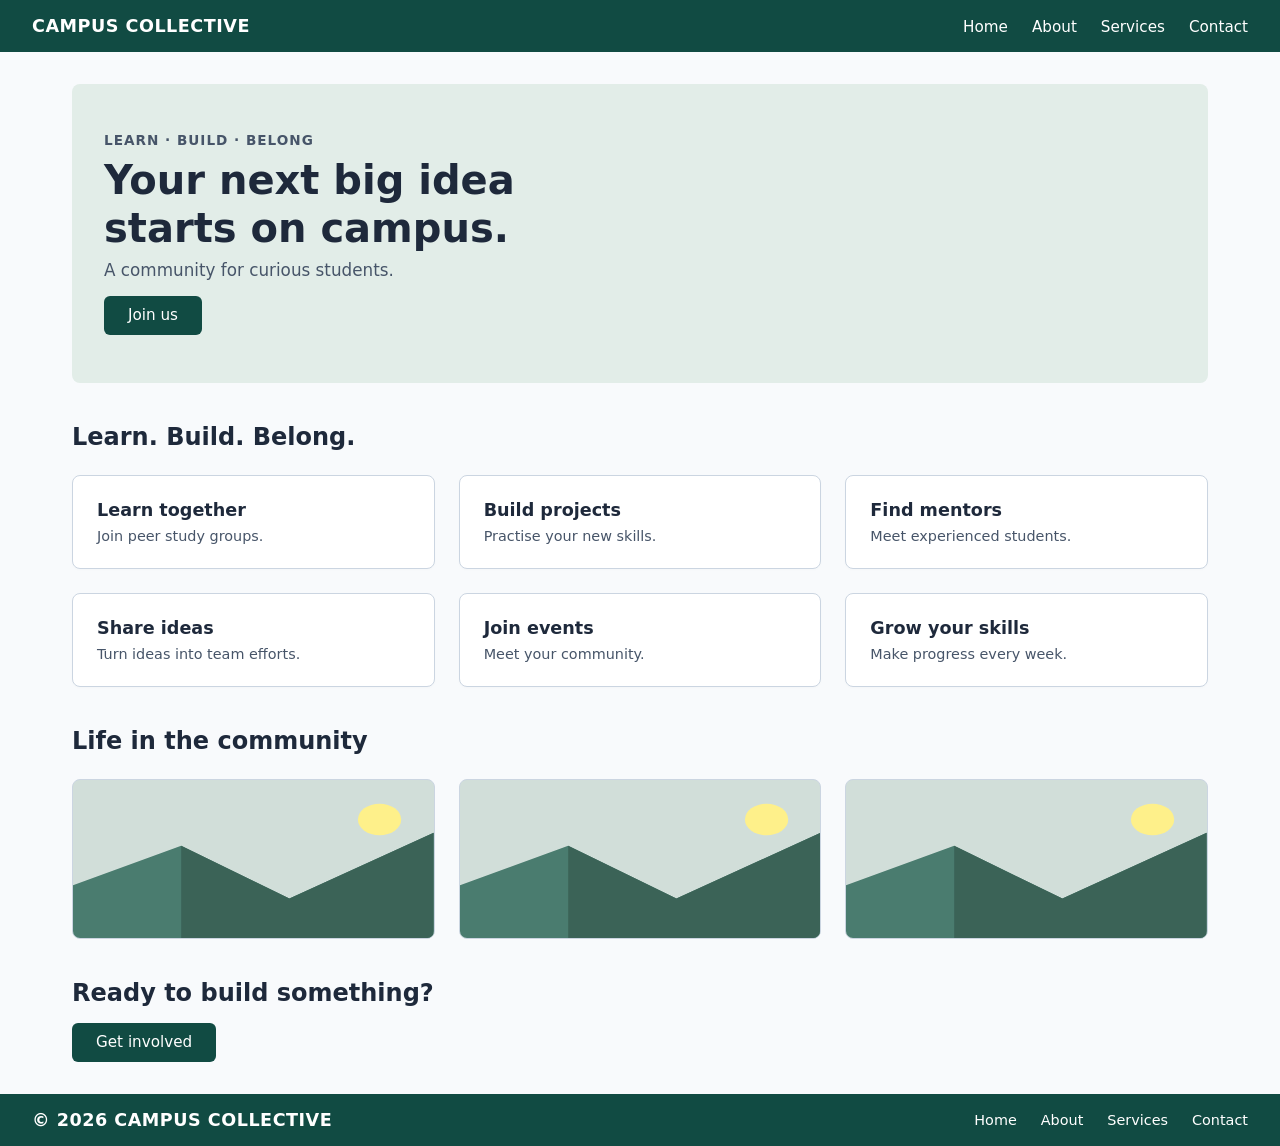
==== commit 1e6f9055: "Assignment 9 completed" ====
--- a/index.html
+++ b/index.html
@@ -1,247 +1,394 @@
-
 <!DOCTYPE html>
 <html lang="en">
-
 <head>
     <meta charset="UTF-8">
     <meta name="viewport" content="width=device-width, initial-scale=1.0">
-
-    <meta name="description" content="Campus Brew Cafe - Fresh coffee, delicious food and a peaceful study space in Bareilly.">
-
-    <meta name="author" content="Harshit Rastogi">
-
-    <title>Campus Brew Cafe | Bareilly</title>
-
-    <link rel="stylesheet" href="style.css">
+    <title>Campus Collective - Final Mini Project</title>
+    <style>
+        /* CSS Variables */
+        :root {
+            --primary-color: #114b43;
+            --primary-hover: #0d3b34;
+            --bg-light: #f8fafc;
+            --hero-bg: #e2ede8;
+            --card-bg: #ffffff;
+            --text-main: #1e293b;
+            --text-muted: #475569;
+            --border-color: #cbd5e1;
+            --spacing-sm: 0.5rem;
+            --spacing-md: 1rem;
+            --spacing-lg: 2rem;
+        }
+
+        /* Reset & Base Styles */
+        * {
+            margin: 0;
+            padding: 0;
+            box-sizing: border-box;
+            font-family: system-ui, -apple-system, BlinkMacSystemFont, 'Segoe UI', Roboto, sans-serif;
+        }
+
+        body {
+            background-color: var(--bg-light);
+            color: var(--text-main);
+            display: flex;
+            flex-direction: column;
+            min-height: 100vh;
+        }
+
+        /* Navbar (Flexbox) */
+        .navbar {
+            display: flex;
+            justify-content: space-between;
+            align-items: center;
+            background-color: var(--primary-color);
+            color: #ffffff;
+            padding: var(--spacing-md) var(--spacing-lg);
+        }
+
+        .logo {
+            font-weight: bold;
+            font-size: 1.1rem;
+            letter-spacing: 0.5px;
+        }
+
+        .nav-links {
+            display: flex;
+            gap: 1.5rem;
+            list-style: none;
+        }
+
+        .nav-links a {
+            color: #ffffff;
+            text-decoration: none;
+            font-size: 0.95rem;
+        }
+
+        .nav-links a:hover {
+            text-decoration: underline;
+        }
+
+        /* Main Page Layout (Grid) */
+        .main-container {
+            display: grid;
+            grid-template-columns: 1fr;
+            gap: 2.5rem;
+            max-width: 1200px;
+            margin: 0 auto;
+            width: 100%;
+            padding: var(--spacing-lg);
+            flex-grow: 1;
+        }
+
+        /* Hero Section */
+        .hero {
+            background-color: var(--hero-bg);
+            padding: 3rem 2rem;
+            border-radius: 8px;
+            display: flex;
+            flex-direction: column;
+            align-items: flex-start;
+            gap: var(--spacing-sm);
+        }
+
+        .hero-tag {
+            font-size: 0.85rem;
+            font-weight: 700;
+            letter-spacing: 1px;
+            color: var(--text-muted);
+            text-transform: uppercase;
+        }
+
+        .hero h1 {
+            font-size: 2.5rem;
+            color: var(--text-main);
+            font-weight: 700;
+            line-height: 1.2;
+        }
+
+        .hero p {
+            font-size: 1.05rem;
+            color: var(--text-muted);
+            margin-bottom: 0.5rem;
+        }
+
+        /* Buttons (Flexbox) */
+        .btn {
+            display: inline-flex;
+            align-items: center;
+            justify-content: center;
+            background-color: var(--primary-color);
+            color: #ffffff;
+            padding: 0.65rem 1.5rem;
+            border: none;
+            border-radius: 6px;
+            font-size: 0.95rem;
+            font-weight: 500;
+            cursor: pointer;
+            text-decoration: none;
+        }
+
+        .btn:hover {
+            background-color: var(--primary-hover);
+        }
+
+        /* Features Section (Grid) */
+        .features-section {
+            display: flex;
+            flex-direction: column;
+            gap: 1.5rem;
+        }
+
+        .section-title {
+            font-size: 1.5rem;
+            font-weight: 700;
+            color: var(--text-main);
+        }
+
+        .features-grid {
+            display: grid;
+            grid-template-columns: repeat(3, 1fr);
+            gap: 1.5rem;
+        }
+
+        /* Card Content (Flexbox) */
+        .feature-card {
+            background-color: var(--card-bg);
+            border: 1px solid var(--border-color);
+            border-radius: 8px;
+            padding: 1.5rem;
+            display: flex;
+            flex-direction: column;
+            gap: 0.5rem;
+            box-shadow: 0 1px 3px rgba(0,0,0,0.02);
+        }
+
+        .feature-card h3 {
+            font-size: 1.1rem;
+            font-weight: 600;
+            color: var(--text-main);
+        }
+
+        .feature-card p {
+            font-size: 0.9rem;
+            color: var(--text-muted);
+        }
+
+        /* Gallery Section (Grid) */
+        .gallery-section {
+            display: flex;
+            flex-direction: column;
+            gap: 1.5rem;
+        }
+
+        .gallery-grid {
+            display: grid;
+            grid-template-columns: repeat(3, 1fr);
+            gap: 1.5rem;
+        }
+
+        .gallery-item {
+            background-color: #d1ded9;
+            border-radius: 8px;
+            height: 160px;
+            overflow: hidden;
+            border: 1px solid var(--border-color);
+        }
+
+        .gallery-item svg {
+            width: 100%;
+            height: 100%;
+        }
+
+        /* Call to Action Banner */
+        .cta-banner {
+            display: flex;
+            flex-direction: column;
+            gap: 1rem;
+            align-items: flex-start;
+        }
+
+        /* Footer (Flexbox) */
+        .footer {
+            display: flex;
+            justify-content: space-between;
+            align-items: center;
+            background-color: var(--primary-color);
+            color: #ffffff;
+            padding: var(--spacing-md) var(--spacing-lg);
+            margin-top: auto;
+        }
+
+        .footer-links {
+            display: flex;
+            gap: 1.5rem;
+            list-style: none;
+        }
+
+        .footer-links a {
+            color: #ffffff;
+            text-decoration: none;
+            font-size: 0.9rem;
+        }
+
+        .footer-links a:hover {
+            text-decoration: underline;
+        }
+
+        /* Responsive Breakpoints */
+
+        /* Tablet View (max-width: 1024px) */
+        @media (max-width: 1024px) {
+            .features-grid {
+                grid-template-columns: repeat(2, 1fr);
+            }
+            .gallery-grid {
+                grid-template-columns: repeat(2, 1fr);
+            }
+        }
+
+        /* Mobile View (max-width: 768px) */
+        @media (max-width: 768px) {
+            .navbar {
+                flex-direction: column;
+                align-items: flex-start;
+                gap: 0.75rem;
+            }
+
+            .nav-links {
+                flex-direction: column;
+                gap: 0.5rem;
+                width: 100%;
+            }
+
+            .features-grid {
+                grid-template-columns: 1fr;
+            }
+
+            .gallery-grid {
+                grid-template-columns: 1fr;
+            }
+
+            .hero h1 {
+                font-size: 2rem;
+            }
+
+            .footer {
+                flex-direction: column;
+                align-items: flex-start;
+                gap: 0.75rem;
+            }
+
+            .footer-links {
+                flex-direction: column;
+                gap: 0.5rem;
+            }
+        }
+    </style>
 </head>
-
 <body>
 
-    <!-- HEADER -->
-    <header class="header" id="home">
-
-        <div class="logo">
-            CAMPUS <span>BREW</span>
-        </div>
-
+    <!-- Navbar (Flexbox) -->
+    <header>
         <nav class="navbar">
-            <a href="#home">Home</a>
-            <a href="#about">About</a>
-            <a href="#services">Services</a>
-            <a href="#gallery">Gallery</a>
-            <a href="#contact">Contact</a>
+            <div class="logo">CAMPUS COLLECTIVE</div>
+            <ul class="nav-links">
+                <li><a href="#">Home</a></li>
+                <li><a href="#">About</a></li>
+                <li><a href="#">Services</a></li>
+                <li><a href="#">Contact</a></li>
+            </ul>
         </nav>
-
     </header>
 
-
-    <main>
-
-        <!-- HERO SECTION -->
+    <!-- Main Page Layout (Grid & Flexbox components) -->
+    <main class="main-container">
+        
+        <!-- Hero Section -->
         <section class="hero">
-
-            <div class="hero-overlay"></div>
-
-            <div class="hero-content">
-
-                <p class="tagline">YOUR NEIGHBOURHOOD CAFÉ</p>
-
-                <h1>
-                    Good Coffee.<br>
-                    Great Moments.
-                </h1>
-
-                <p>
-                    Fresh brews, delicious bites and
-                    a perfect place to relax.
-                </p>
-
-                <a href="#services" class="button">
-                    Explore Our Menu
-                </a>
-
+            <span class="hero-tag">Learn · Build · Belong</span>
+            <h1>Your next big idea<br>starts on campus.</h1>
+            <p>A community for curious students.</p>
+            <a href="#" class="btn">Join us</a>
+        </section>
+
+        <!-- Features / Services Area (Grid) -->
+        <section class="features-section">
+            <h2 class="section-title">Learn. Build. Belong.</h2>
+            <div class="features-grid">
+                <div class="feature-card">
+                    <h3>Learn together</h3>
+                    <p>Join peer study groups.</p>
+                </div>
+                <div class="feature-card">
+                    <h3>Build projects</h3>
+                    <p>Practise your new skills.</p>
+                </div>
+                <div class="feature-card">
+                    <h3>Find mentors</h3>
+                    <p>Meet experienced students.</p>
+                </div>
+                <div class="feature-card">
+                    <h3>Share ideas</h3>
+                    <p>Turn ideas into team efforts.</p>
+                </div>
+                <div class="feature-card">
+                    <h3>Join events</h3>
+                    <p>Meet your community.</p>
+                </div>
+                <div class="feature-card">
+                    <h3>Grow your skills</h3>
+                    <p>Make progress every week.</p>
+                </div>
             </div>
-
         </section>
 
-
-        <!-- ABOUT SECTION -->
-        <section class="section" id="about">
-
-            <h2>Welcome to Campus Brew</h2>
-
-            <p>
-                Campus Brew is a friendly neighbourhood café
-                where students, friends and coffee lovers
-                can enjoy fresh coffee and tasty food.
-            </p>
-
-            <p>
-                Our goal is to provide a comfortable
-                environment for studying, relaxing
-                and spending quality time.
-            </p>
-
+        <!-- Gallery Area (Grid) -->
+        <section class="gallery-section">
+            <h2 class="section-title">Life in the community</h2>
+            <div class="gallery-grid">
+                <div class="gallery-item">
+                    <svg viewBox="0 0 200 120" preserveAspectRatio="none" role="img" aria-label="Mountain landscape illustration representing community life">
+                        <path d="M0 120 L0 80 L60 50 L120 90 L200 40 L200 120 Z" fill="#4a7c6f"/>
+                        <path d="M60 120 L60 50 L120 90 L200 40 L200 120 Z" fill="#3b6357"/>
+                        <circle cx="170" cy="30" r="12" fill="#fef08a"/>
+                    </svg>
+                </div>
+                <div class="gallery-item">
+                    <svg viewBox="0 0 200 120" preserveAspectRatio="none" role="img" aria-label="Mountain landscape illustration representing campus events">
+                        <path d="M0 120 L0 80 L60 50 L120 90 L200 40 L200 120 Z" fill="#4a7c6f"/>
+                        <path d="M60 120 L60 50 L120 90 L200 40 L200 120 Z" fill="#3b6357"/>
+                        <circle cx="170" cy="30" r="12" fill="#fef08a"/>
+                    </svg>
+                </div>
+                <div class="gallery-item">
+                    <svg viewBox="0 0 200 120" preserveAspectRatio="none" role="img" aria-label="Mountain landscape illustration representing collaborative work">
+                        <path d="M0 120 L0 80 L60 50 L120 90 L200 40 L200 120 Z" fill="#4a7c6f"/>
+                        <path d="M60 120 L60 50 L120 90 L200 40 L200 120 Z" fill="#3b6357"/>
+                        <circle cx="170" cy="30" r="12" fill="#fef08a"/>
+                    </svg>
+                </div>
+            </div>
         </section>
 
-
-        <!-- SERVICES SECTION -->
-        <section class="section" id="services">
-
-            <h2>Our Favourite Services</h2>
-
-            <div class="service-container">
-
-                <!-- Card 1 -->
-                <article class="service-card card-one">
-
-                    <img src="images/coffee.jpg"
-                        alt="Freshly prepared cup of coffee">
-
-                    <h3>Fresh Coffee</h3>
-
-                    <p>
-                        Enjoy freshly brewed coffee
-                        prepared with quality ingredients.
-                    </p>
-
-                </article>
-
-
-                <!-- Card 2 -->
-                <article class="service-card card-two">
-
-                    <img src="images/food.jpg"
-                        alt="Fresh sandwiches and cafe snacks">
-
-                    <h3>Delicious Food</h3>
-
-                    <p>
-                        Enjoy tasty sandwiches,
-                        snacks and delicious treats.
-                    </p>
-
-                </article>
-
-
-                <!-- Card 3 -->
-                <article class="service-card card-three">
-
-                    <img src="images/interior.jpg"
-                        alt="Comfortable cafe seating and study area">
-
-                    <h3>Study Corner</h3>
-
-                    <p>
-                        A peaceful space for students
-                        to study and work on ideas.
-                    </p>
-
-                </article>
-
-            </div>
-
+        <!-- Call to Action -->
+        <section class="cta-banner">
+            <h2 class="section-title">Ready to build something?</h2>
+            <a href="#" class="btn">Get involved</a>
         </section>
 
-
-        <!-- GALLERY SECTION -->
-        <section class="section" id="gallery">
-
-            <h2>Our Café Gallery</h2>
-
-            <div class="gallery">
-
-                <img src="images/coffee.jpg"
-                    alt="Fresh coffee served at Campus Brew">
-
-                <img src="images/food.jpg"
-                    alt="Fresh cafe food and snacks">
-
-                <img src="images/interior.jpg"
-                    alt="Campus Brew cafe interior">
-
-            </div>
-
-            <blockquote>
-                "A lovely place for great coffee,
-                fresh food and peaceful moments."
-            </blockquote>
-
-        </section>
-
-
-        <!-- CONTACT SECTION -->
-        <section class="section contact" id="contact">
-
-            <h2>Come Say Hello</h2>
-
-            <p>We would love to hear from you!</p>
-
-            <form action="#" method="get">
-
-                <label for="name">Your Name</label>
-
-                <input type="text"
-                    id="name"
-                    name="name"
-                    placeholder="Enter your name"
-                    required>
-
-
-                <label for="email">Email Address</label>
-
-                <input type="email"
-                    id="email"
-                    name="email"
-                    placeholder="Enter your email"
-                    required>
-
-
-                <label for="message">Your Message</label>
-
-                <textarea id="message"
-                    name="message"
-                    rows="5"
-                    placeholder="Write your message here..."
-                    required></textarea>
-
-
-                <button type="submit">
-                    Send Message
-                </button>
-
-            </form>
-
-            <div class="address">
-                <h3>Visit Our Café</h3>
-
-                <p>12 College Road, Bareilly, Uttar Pradesh</p>
-
-                <p>Opening Hours: 9:00 AM – 9:00 PM</p>
-
-                <p>Email: campusbrew@example.com</p>
-            </div>
-
-        </section>
-
     </main>
 
-
-    <!-- FOOTER -->
+    <!-- Footer (Flexbox) -->
     <footer class="footer">
-
-        <p>© 2026 CAMPUS BREW CAFÉ</p>
-
-        <nav>
-            <a href="#home">Home</a>
-            <a href="#about">About</a>
-            <a href="#services">Services</a>
-            <a href="#contact">Contact</a>
-        </nav>
-
-        <p>Made with ❤️ by Harshit Rastogi</p>
-
+        <div class="logo">&copy; 2026 CAMPUS COLLECTIVE</div>
+        <ul class="footer-links">
+            <li><a href="#">Home</a></li>
+            <li><a href="#">About</a></li>
+            <li><a href="#">Services</a></li>
+            <li><a href="#">Contact</a></li>
+        </ul>
     </footer>
 
 </body>
-</html>
+</html>
